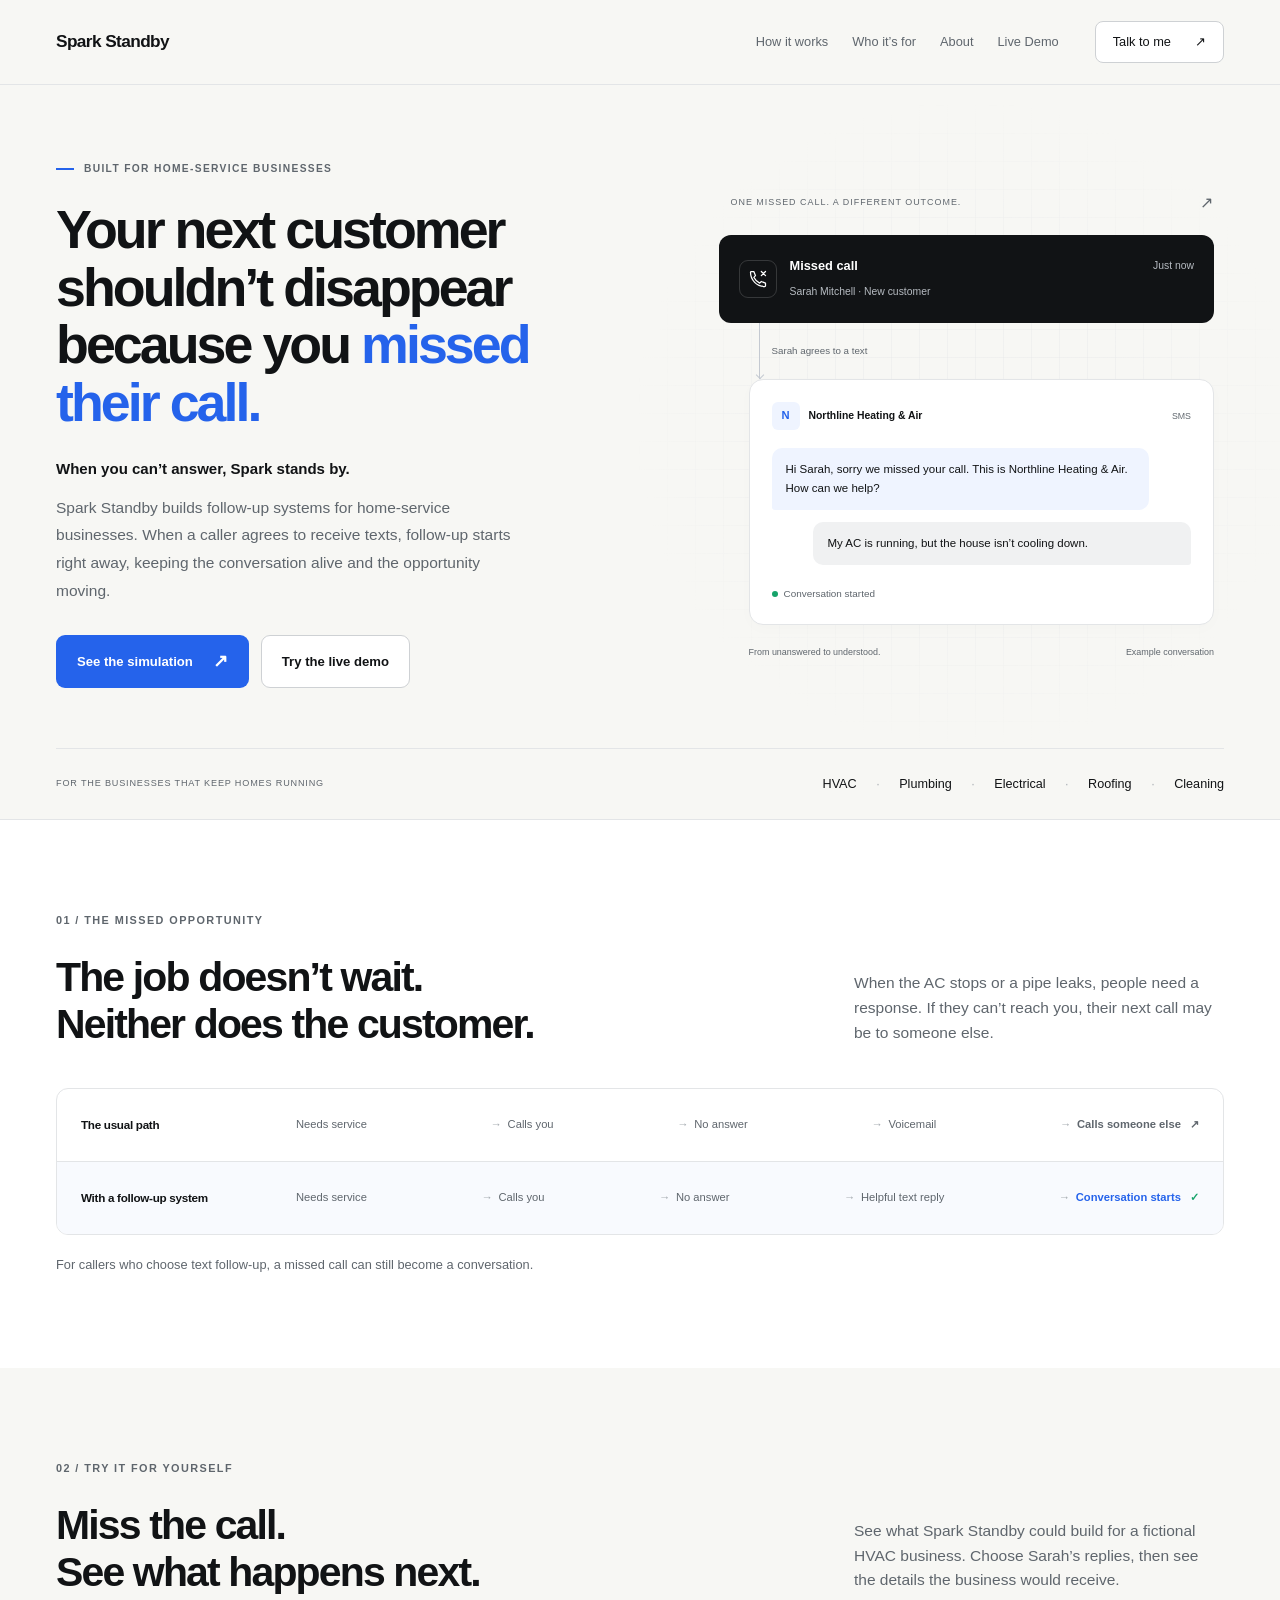
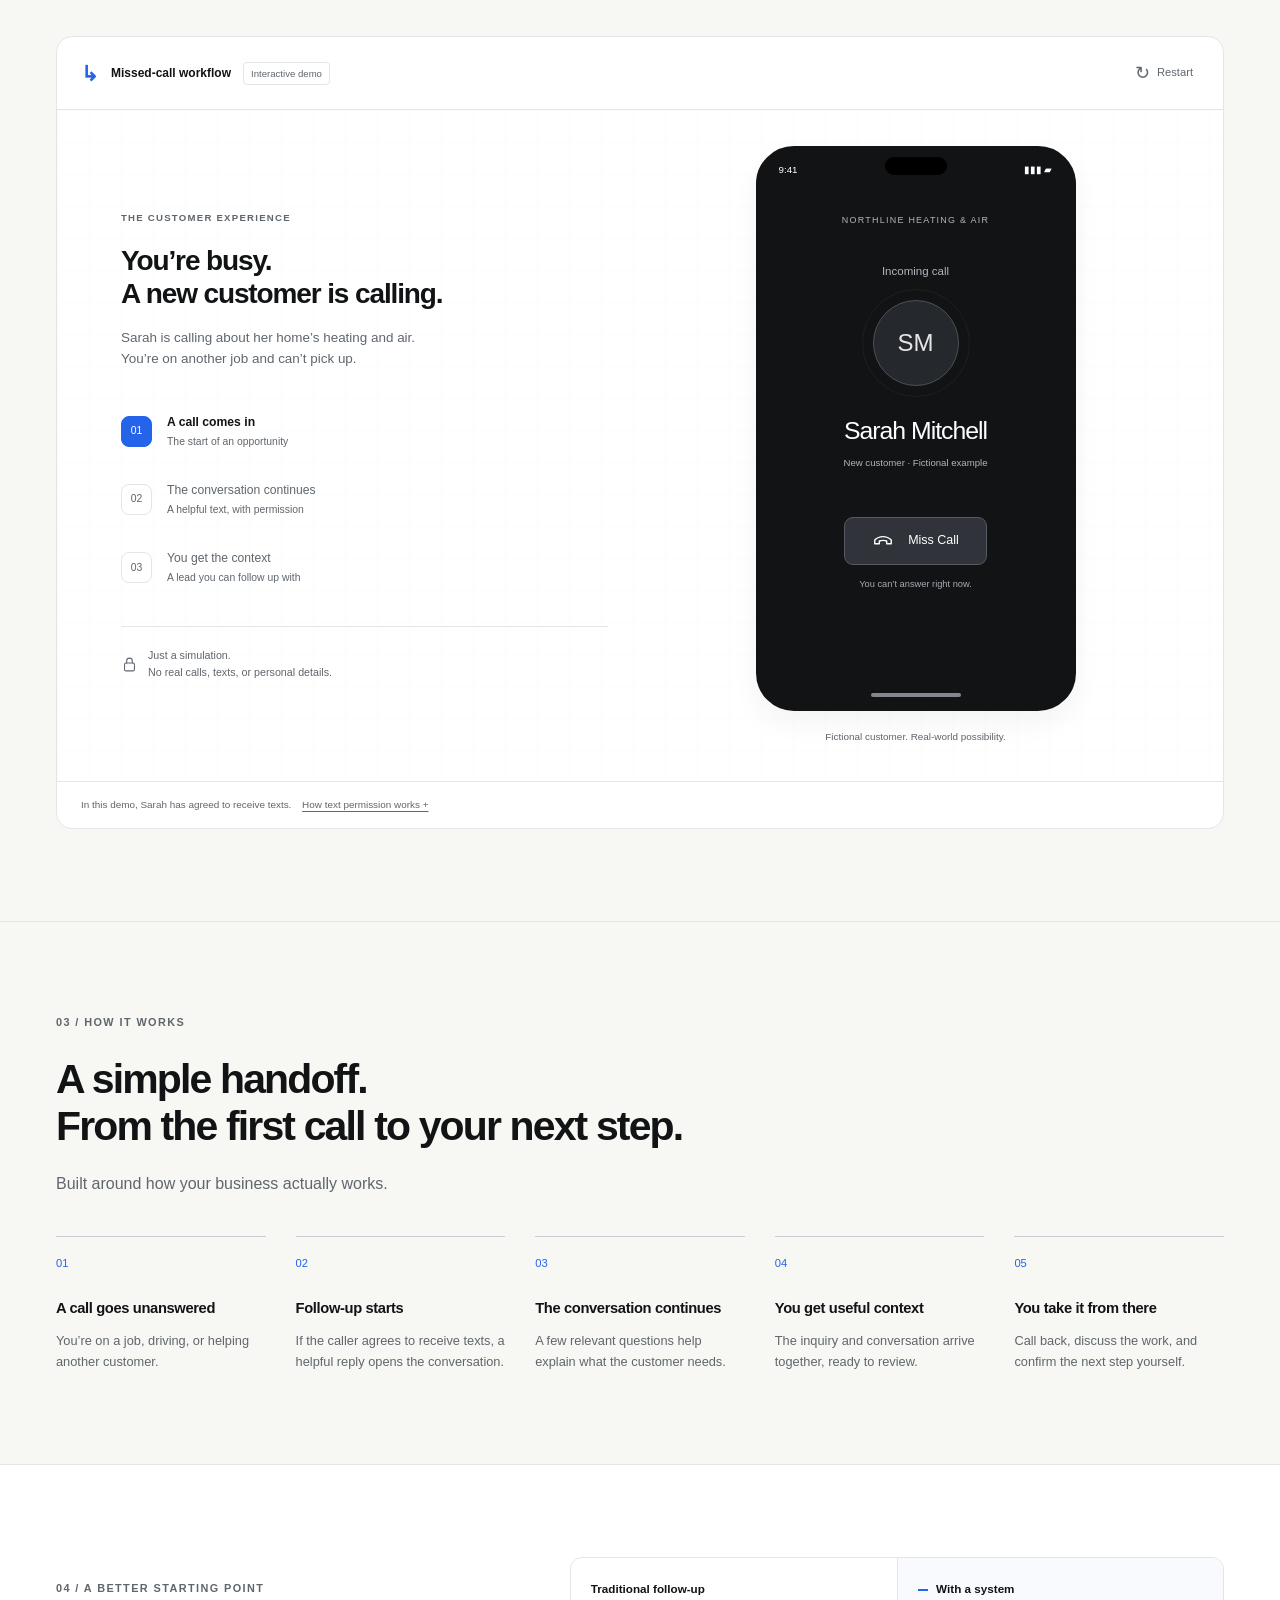
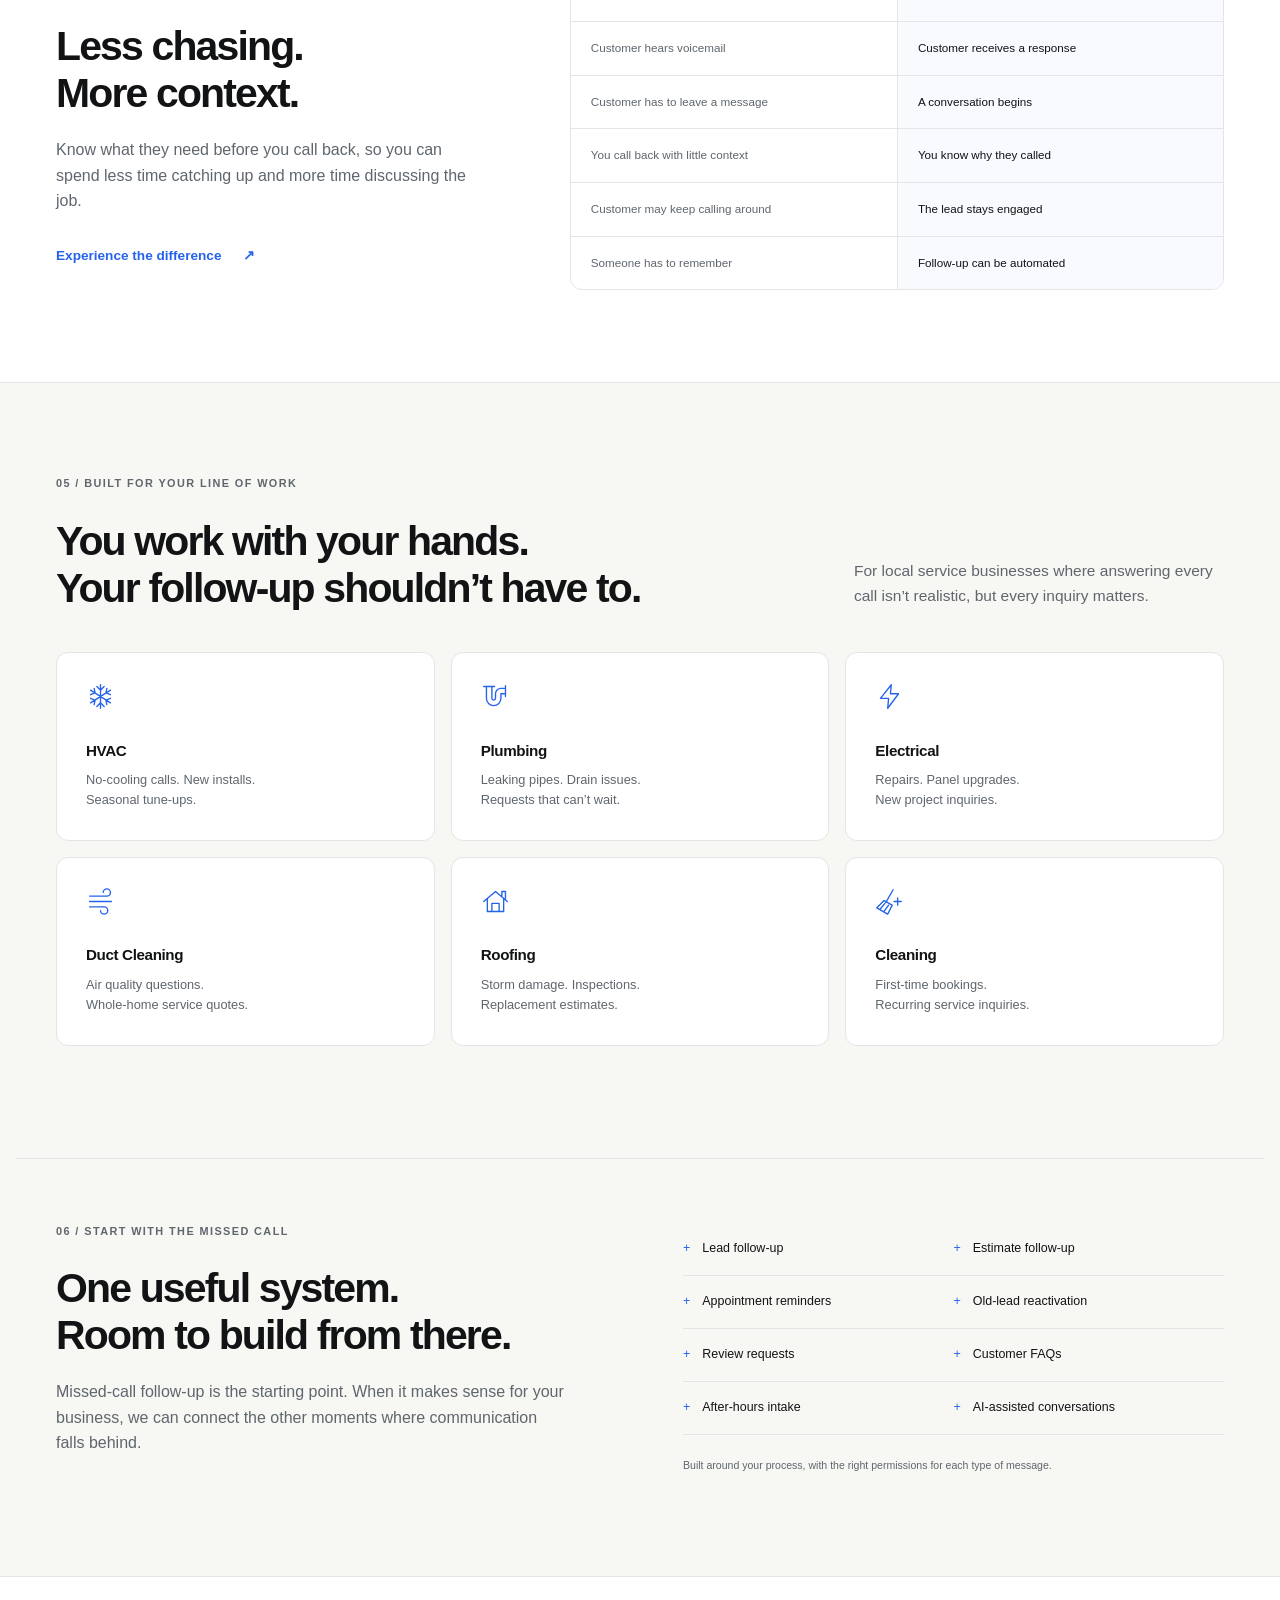
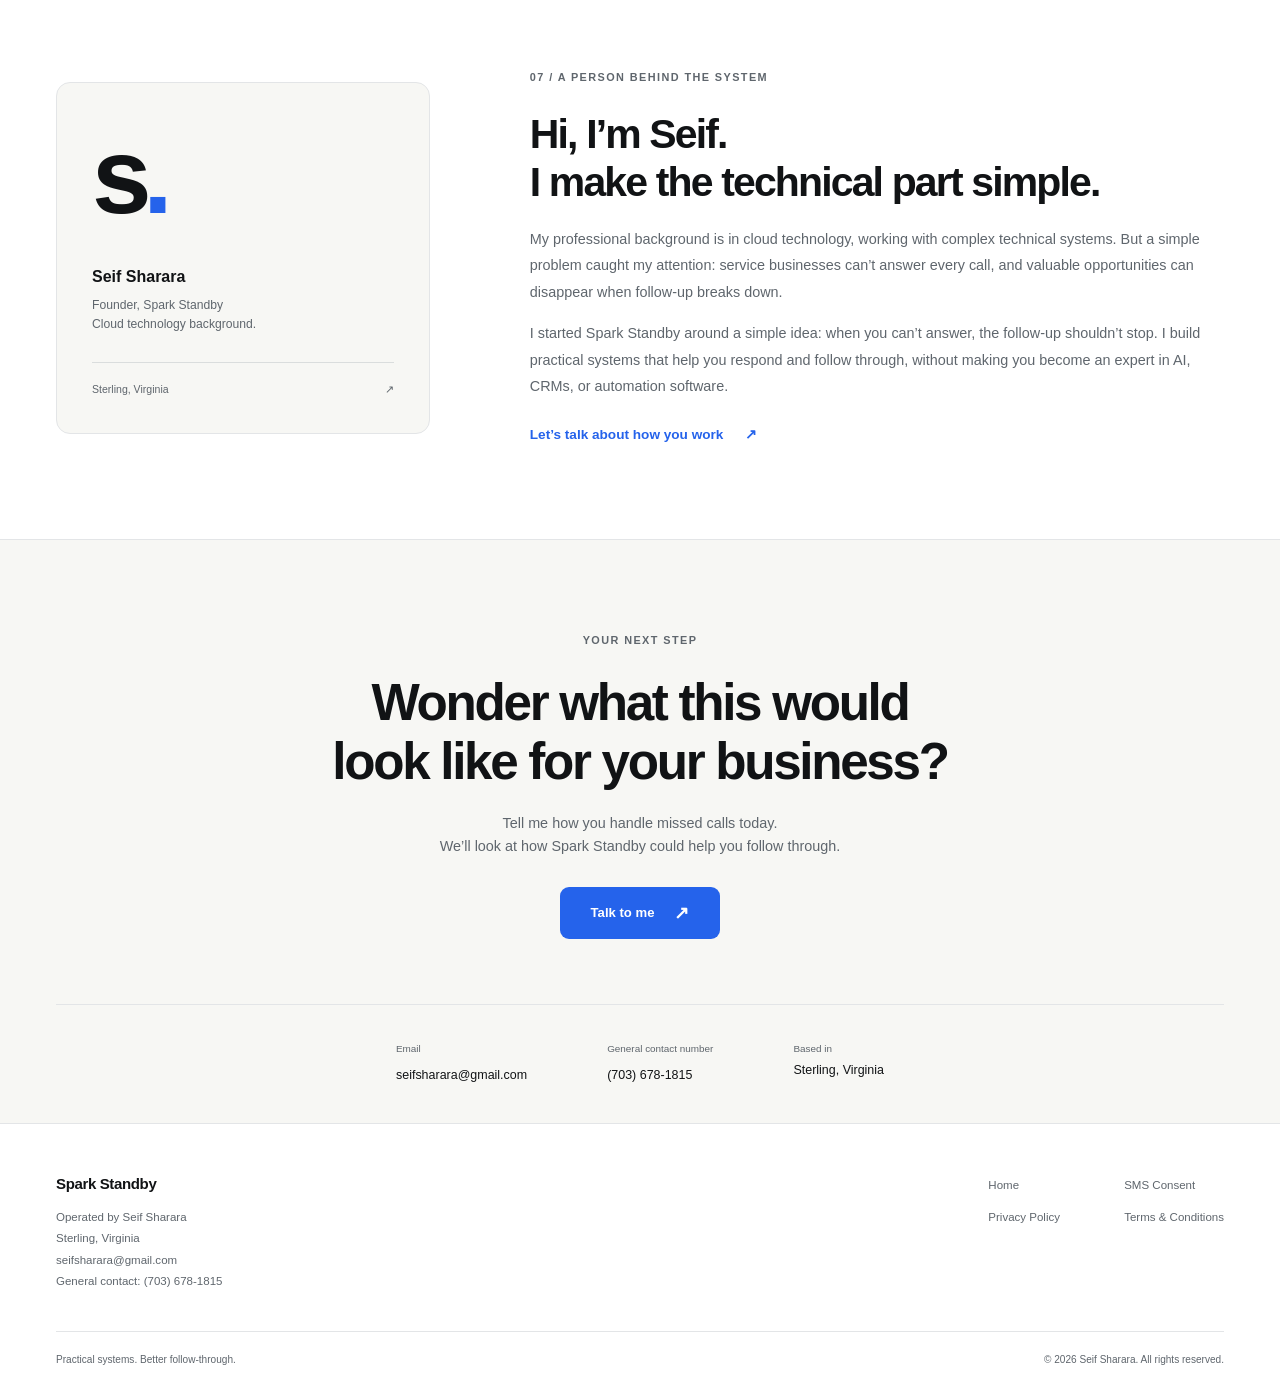
==== index.html @ 437b5805 "Build Spark Standby site and demo experience" ====
<!DOCTYPE html>
<html lang="en">
<head>
  <meta charset="UTF-8">
  <meta name="viewport" content="width=device-width, initial-scale=1.0">
  <title>Spark Standby | Missed-Call Follow-Up for Home-Service Businesses</title>
  <meta name="description" content="Spark Standby builds practical follow-up systems that help home-service businesses respond to missed callers, capture useful context, and keep opportunities moving.">
  <link rel="canonical" href="/">

  <!-- Open Graph -->
  <meta property="og:type" content="website">
  <meta property="og:site_name" content="Spark Standby">
  <meta property="og:title" content="Spark Standby | Missed-Call Follow-Up for Home-Service Businesses">
  <meta property="og:description" content="When you can’t answer, Spark stands by. Practical missed-call follow-up systems for home-service businesses.">
  <meta property="og:url" content="/">
  <meta property="og:image" content="/images/og-image.png">

  <!-- Existing brand and sharing assets -->
  <link rel="icon" type="image/png" href="/images/favicon.png">

  <link rel="stylesheet" href="/css/styles.css">
  <script src="/js/config.js" defer></script>
  <script src="/js/demo.js" defer></script>
</head>
<body class="home">
  <a class="skip-link" href="#main">Skip to content</a>
  <div id="site-header"></div>
  <main id="main">
    <section class="hero" aria-labelledby="hero-title">
      <div class="container hero-layout">
        <div class="hero-copy">
          <p class="eyebrow"><span class="small-line"></span> Built for home-service businesses</p>
          <h1 id="hero-title">Your next customer shouldn’t disappear because you <span>missed their call.</span></h1>
          <p class="hero-tagline">When you can’t answer, Spark stands by.</p>
          <p class="lead">Spark Standby builds follow-up systems for home-service businesses. When a caller agrees to receive texts, follow-up starts right away, keeping the conversation alive and the opportunity moving.</p>
          <div class="cta-row">
            <a class="btn btn-primary" href="#demo">See the simulation <span aria-hidden="true">↗</span></a>
            <a class="btn btn-secondary" href="/demo/">Try the live demo</a>
          </div>
        </div>
        <div class="hero-visual" aria-label="Example: a missed call from Sarah becomes a text conversation after Sarah agrees to receive a text">
          <div class="visual-topline"><span>ONE MISSED CALL. A DIFFERENT OUTCOME.</span><span aria-hidden="true">↗</span></div>
          <div class="call-preview">
            <div class="line-icon"><svg viewBox="0 0 24 24" aria-hidden="true"><path d="M7 3H4a1 1 0 0 0-1 1c0 9.4 7.6 17 17 17a1 1 0 0 0 1-1v-3l-5-2-2 2a15 15 0 0 1-7-7l2-2-2-5Z"/><path d="m16 3 5 5m0-5-5 5"/></svg></div>
            <div><strong>Missed call</strong><span>Sarah Mitchell · New customer</span></div><time>Just now</time>
          </div>
          <div class="connection"><span></span><p>Sarah agrees to a text</p></div>
          <div class="text-preview">
            <div class="preview-heading"><span class="business-icon" aria-hidden="true">N</span><strong>Northline Heating &amp; Air</strong><span>SMS</span></div>
            <div class="message automated">Hi Sarah, sorry we missed your call. This is Northline Heating &amp; Air. How can we help?</div>
            <div class="message customer">My AC is running, but the house isn’t cooling down.</div>
            <div class="preview-status"><span class="success-dot"></span> Conversation started</div>
          </div>
          <div class="visual-bottomline"><span>From unanswered to understood.</span><span>Example conversation</span></div>
        </div>
      </div>
      <div class="container"><div class="industry-strip"><span>FOR THE BUSINESSES THAT KEEP HOMES RUNNING</span><p>HVAC <i>·</i> Plumbing <i>·</i> Electrical <i>·</i> Roofing <i>·</i> Cleaning</p></div></div>
    </section>

    <section id="problem" class="section" aria-labelledby="problem-title">
      <div class="container">
        <div class="section-heading split-heading"><div><p class="eyebrow">01 / The missed opportunity</p><h2 id="problem-title">The job doesn’t wait.<br> Neither does the customer.</h2></div><p>When the AC stops or a pipe leaks, people need a response. If they can’t reach you, their next call may be to someone else.</p></div>
        <div class="journey-table">
          <div class="journey-row"><h3>The usual path</h3><ol><li>Needs service</li><li>Calls you</li><li>No answer</li><li>Voicemail</li><li class="journey-end">Calls someone else <span aria-hidden="true">↗</span></li></ol></div>
          <div class="journey-row improved"><h3>With a follow-up system</h3><ol><li>Needs service</li><li>Calls you</li><li>No answer</li><li>Helpful text reply</li><li class="journey-end">Conversation starts <span aria-hidden="true">✓</span></li></ol></div>
        </div>
        <p class="small-note">For callers who choose text follow-up, a missed call can still become a conversation.</p>
      </div>
    </section>

    <section id="demo" class="section demo-section" aria-labelledby="demo-title">
      <div class="container">
        <div class="section-heading split-heading"><div><p class="eyebrow">02 / Try it for yourself</p><h2 id="demo-title">Miss the call.<br> See what happens next.</h2></div><p>See what Spark Standby could build for a fictional HVAC business. Choose Sarah’s replies, then see the details the business would receive.</p></div>
        <div class="demo-workspace" id="demo-workspace">
          <div class="workspace-toolbar"><div><span class="workspace-mark" aria-hidden="true">↳</span><strong>Missed-call workflow</strong><span class="demo-label">Interactive demo</span></div><button class="reset-button" id="demo-reset" type="button"><span aria-hidden="true">↻</span> Restart</button></div>
          <div class="demo-layout">
            <div class="demo-guide">
              <p class="eyebrow" id="demo-perspective">The customer experience</p>
              <h3 id="demo-step-title">You’re busy.<br> A new customer is calling.</h3>
              <p id="demo-instruction">Sarah is calling about her home’s heating and air. You’re on another job and can’t pick up.</p>
              <ol class="demo-steps" aria-label="Demo progress">
                <li class="current" data-step="0" aria-current="step"><span>01</span><div><strong>A call comes in</strong><small>The start of an opportunity</small></div></li>
                <li data-step="1"><span>02</span><div><strong>The conversation continues</strong><small>A helpful text, with permission</small></div></li>
                <li data-step="2"><span>03</span><div><strong>You get the context</strong><small>A lead you can follow up with</small></div></li>
              </ol>
              <div class="demo-assurance"><svg viewBox="0 0 24 24" aria-hidden="true"><rect x="5" y="10" width="14" height="11" rx="2"/><path d="M8 10V7a4 4 0 0 1 8 0v3"/></svg><p>Just a simulation.<br> No real calls, texts, or personal details.</p></div>
            </div>
            <div class="device-stage">
              <div class="phone-shell" id="phone-shell">
                <div class="phone-status"><span>9:41</span><span class="camera" aria-hidden="true"></span><span aria-hidden="true">▮▮▮ ▰</span></div>
                <div class="call-screen" id="call-screen">
                  <p class="call-route">NORTHLINE HEATING &amp; AIR</p>
                  <p class="call-state" id="call-state">Incoming call</p>
                  <div class="caller-avatar" aria-hidden="true">SM</div>
                  <h4>Sarah Mitchell</h4><p class="caller-description">New customer · Fictional example</p>
                  <div class="call-action"><button id="miss-call" class="miss-call" type="button"><svg viewBox="0 0 24 24" aria-hidden="true"><path d="M3 15v-4c5-5 13-5 18 0v4h-5v-3a12 12 0 0 0-8 0v3Z"/></svg><span>Miss Call</span></button><p>You can’t answer right now.</p></div>
                </div>
                <div class="sms-screen" id="sms-screen" hidden>
                  <div class="sms-header"><span class="business-icon" aria-hidden="true">N</span><div><strong>Northline Heating &amp; Air</strong><small>Text conversation · Demo</small></div></div>
                  <div class="messages" id="messages" tabindex="0" role="log" aria-label="Simulated text conversation" aria-live="polite"></div>
                  <div class="reply-area"><p id="reply-label">CHOOSE SARAH’S REPLY</p><div id="reply-choices" class="reply-choices" role="group" aria-labelledby="reply-label"></div></div>
                </div>
                <div class="phone-home" aria-hidden="true"></div>
              </div>
              <p class="device-caption" id="device-caption">Fictional customer. Real-world possibility.</p>
            </div>
            <div class="owner-panel" id="owner-panel" role="region" aria-label="Business lead preview" tabindex="-1" hidden>
              <div class="owner-heading"><span class="success-dot"></span><span>New missed-call lead</span><span class="demo-label">Demo</span></div>
              <div class="lead-person"><div class="lead-avatar">SM</div><div><h4>Sarah Mitchell</h4><p id="lead-service">AC Repair</p></div></div>
              <div class="lead-summary"><span class="eyebrow">Conversation summary</span><p id="lead-summary"></p></div>
              <div class="lead-next"><span>Next step</span><strong id="lead-next-step">Call Sarah to discuss service</strong><p id="lead-next-note">You decide availability and confirm the next step.</p></div>
              <ul class="workflow-statuses" id="workflow-statuses" aria-label="Workflow results">
                <li>Missed call detected</li><li>Customer responded</li><li>Lead captured</li><li>Service need identified</li><li>Conversation logged</li><li>Business notified</li>
              </ul>
              <p class="owner-note">Example notification · No real lead was created.</p>
              <button class="text-button" id="view-conversation" aria-expanded="false" aria-controls="phone-shell" type="button">View the conversation <span aria-hidden="true">↗</span></button>
            </div>
          </div>
          <div class="demo-result" id="demo-result" hidden tabindex="-1"><p>You didn’t answer the phone.<br> <strong>But you didn’t lose the lead.</strong></p><div class="demo-result-actions"><a class="btn btn-primary" href="#contact">Talk through your follow-up <span aria-hidden="true">↗</span></a><button class="text-button" id="demo-replay" type="button">Try another scenario <span aria-hidden="true">↻</span></button></div></div>
          <div class="workspace-footnote">In this demo, Sarah has agreed to receive texts. <details class="demo-consent-details"><summary>How text permission works</summary><p>The separate live demo uses an optional SMS checkbox before you call. Providing a phone number alone is not consent. The live demo is not yet available. <a href="/sms-consent/">See SMS consent details <span aria-hidden="true">↗</span></a></p></details></div>
        </div>
        <p class="sr-only" id="demo-announcement" role="status" aria-live="polite"></p>
        <noscript><p class="fact-panel">Enable JavaScript to try the interactive demo. The workflow: missed call → caller opts in → text conversation → service details shared with the business.</p></noscript>
      </div>
    </section>

    <section id="how-it-works" class="section" aria-labelledby="how-title">
      <div class="container">
        <div class="section-heading"><p class="eyebrow">03 / How it works</p><h2 id="how-title">A simple handoff.<br> From the first call to your next step.</h2><p class="section-intro">Built around how your business actually works.</p></div>
        <ol class="how-steps">
          <li><span class="step-number">01</span><h3>A call goes unanswered</h3><p>You’re on a job, driving, or helping another customer.</p></li>
          <li><span class="step-number">02</span><h3>Follow-up starts</h3><p>If the caller agrees to receive texts, a helpful reply opens the conversation.</p></li>
          <li><span class="step-number">03</span><h3>The conversation continues</h3><p>A few relevant questions help explain what the customer needs.</p></li>
          <li><span class="step-number">04</span><h3>You get useful context</h3><p>The inquiry and conversation arrive together, ready to review.</p></li>
          <li><span class="step-number">05</span><h3>You take it from there</h3><p>Call back, discuss the work, and confirm the next step yourself.</p></li>
        </ol>
      </div>
    </section>

    <section class="section comparison-section" aria-labelledby="comparison-title">
      <div class="container comparison-layout">
        <div><p class="eyebrow">04 / A better starting point</p><h2 id="comparison-title">Less chasing.<br> More context.</h2><p class="section-intro">Know what they need before you call back, so you can spend less time catching up and more time discussing the job.</p><a class="text-link" href="#demo">Experience the difference <span aria-hidden="true">↗</span></a></div>
        <div class="comparison-table" role="table" aria-label="Traditional and automated missed-call handling">
          <div class="comparison-row comparison-head" role="row"><div role="columnheader">Traditional follow-up</div><div role="columnheader"><span class="small-line"></span> With a system</div></div>
          <div class="comparison-row" role="row"><div role="cell">Customer hears voicemail</div><div role="cell">Customer receives a response</div></div>
          <div class="comparison-row" role="row"><div role="cell">Customer has to leave a message</div><div role="cell">A conversation begins</div></div>
          <div class="comparison-row" role="row"><div role="cell">You call back with little context</div><div role="cell">You know why they called</div></div>
          <div class="comparison-row" role="row"><div role="cell">Customer may keep calling around</div><div role="cell">The lead stays engaged</div></div>
          <div class="comparison-row" role="row"><div role="cell">Someone has to remember</div><div role="cell">Follow-up can be automated</div></div>
        </div>
      </div>
    </section>

    <section id="industries" class="section" aria-labelledby="industries-title">
      <div class="container">
        <div class="section-heading split-heading"><div><p class="eyebrow">05 / Built for your line of work</p><h2 id="industries-title">You work with your hands.<br> Your follow-up shouldn’t have to.</h2></div><p>For local service businesses where answering every call isn’t realistic, but every inquiry matters.</p></div>
        <div class="industry-grid">
          <article class="industry-card" data-industry="hvac"><svg viewBox="0 0 32 32" aria-hidden="true"><path d="M16 3v26M5 9l22 14M5 23 27 9M12 5l4 4 4-4M12 27l4-4 4 4M5 14l5-2-1-5M23 25l-1-5 5-2M5 18l5 2-1 5M23 7l-1 5 5 2"/></svg><h3>HVAC</h3><p>No-cooling calls. New installs.<br> Seasonal tune-ups.</p></article>
          <article class="industry-card" data-industry="plumbing"><svg viewBox="0 0 32 32" aria-hidden="true"><path d="M6 5v13a8 8 0 0 0 16 0v-5h5M12 5v13a2 2 0 0 0 4 0v-5a6 6 0 0 1 6-6h5M3 5h12M27 4v12"/></svg><h3>Plumbing</h3><p>Leaking pipes. Drain issues.<br> Requests that can’t wait.</p></article>
          <article class="industry-card" data-industry="electrical"><svg viewBox="0 0 32 32" aria-hidden="true"><path d="m18 3-12 15h9l-1 11 12-16h-9l1-10Z"/></svg><h3>Electrical</h3><p>Repairs. Panel upgrades.<br> New project inquiries.</p></article>
          <article class="industry-card" data-industry="duct-cleaning"><svg viewBox="0 0 32 32" aria-hidden="true"><path d="M4 10h19a4 4 0 1 0-4-4M4 16h24M4 22h16a4 4 0 1 1-4 4"/></svg><h3>Duct Cleaning</h3><p>Air quality questions.<br> Whole-home service quotes.</p></article>
          <article class="industry-card" data-industry="roofing"><svg viewBox="0 0 32 32" aria-hidden="true"><path d="m3 16 13-11 13 11M7 13v14h18V13M12 27v-9h8v9M23 10V5h4v9"/></svg><h3>Roofing</h3><p>Storm damage. Inspections.<br> Replacement estimates.</p></article>
          <article class="industry-card" data-industry="cleaning"><svg viewBox="0 0 32 32" aria-hidden="true"><path d="m20 3-8 14M10 15l9 5-5 10-12-7 8-8ZM6 24l5-6M10 27l5-7M25 12v8M21 16h8"/></svg><h3>Cleaning</h3><p>First-time bookings.<br> Recurring service inquiries.</p></article>
        </div>
      </div>
    </section>

    <section id="services" class="section expansion-section" aria-labelledby="expansion-title">
      <div class="container expansion-layout">
        <div><p class="eyebrow">06 / Start with the missed call</p><h2 id="expansion-title">One useful system.<br> Room to build from there.</h2><p class="section-intro">Missed-call follow-up is the starting point. When it makes sense for your business, we can connect the other moments where communication falls behind.</p></div>
        <div class="expansion-list"><span>Lead follow-up</span><span>Estimate follow-up</span><span>Appointment reminders</span><span>Old-lead reactivation</span><span>Review requests</span><span>Customer FAQs</span><span>After-hours intake</span><span>AI-assisted conversations</span><p>Built around your process, with the right permissions for each type of message.</p></div>
      </div>
    </section>

    <section id="about" class="section" aria-labelledby="about-title">
      <div class="container about-layout">
        <div class="founder-card"><div class="founder-monogram" aria-hidden="true">s<span>.</span></div><div><strong>Seif Sharara</strong><p>Founder, Spark Standby<br> Cloud technology background.</p></div><span class="founder-location">Sterling, Virginia <span aria-hidden="true">↗</span></span></div>
        <div class="about-copy"><p class="eyebrow">07 / A person behind the system</p><h2 id="about-title">Hi, I’m Seif.<br> I make the technical part simple.</h2><p>My professional background is in cloud technology, working with complex technical systems. But a simple problem caught my attention: service businesses can’t answer every call, and valuable opportunities can disappear when follow-up breaks down.</p><p>I started Spark Standby around a simple idea: when you can’t answer, the follow-up shouldn’t stop. I build practical systems that help you respond and follow through, without making you become an expert in AI, CRMs, or automation software.</p><a class="text-link" href="mailto:seifsharara@gmail.com">Let’s talk about how you work <span aria-hidden="true">↗</span></a></div>
      </div>
    </section>

    <section id="contact" class="section contact-section" aria-labelledby="contact-title">
      <div class="container"><div class="contact-heading"><p class="eyebrow">Your next step</p><h2 id="contact-title">Wonder what this would<br> look like for your business?</h2><p>Tell me how you handle missed calls today.<br> We’ll look at how Spark Standby could help you follow through.</p><a class="btn btn-primary" href="mailto:seifsharara@gmail.com?subject=Let%E2%80%99s%20talk%20about%20missed-call%20follow-up">Talk to me <span aria-hidden="true">↗</span></a></div>
        <div class="contact-details"><div><span>Email</span><a href="mailto:seifsharara@gmail.com">seifsharara@gmail.com</a></div><div><span>General contact number</span><a href="tel:+17036781815">(703) 678-1815</a></div><div><span>Based in</span><p>Sterling, Virginia</p></div></div>
      </div>
    </section>
  </main>
  <div id="site-footer"></div>
</body>
</html>
---- css/styles.css ----
/* Shared visual system: warm neutrals, blue actions, semantic green. */
:root {
  --color-bg: #F7F7F4;
  --color-surface: #FFFFFF;
  --color-text: #111315;
  --color-text-muted: #5F666D;
  --color-primary: #2563EB;
  --color-primary-dark: #1D4ED8;
  --color-primary-light: #2563EB;
  --color-accent: #16A36A;
  --color-border: #E3E5E7;
  --color-callout-bg: #EFF4FF;
  --color-callout-border: #D5E1FA;
  --color-ink: #111315;
  --radius: 14px;
  --radius-sm: 9px;
  --max-width: 1248px;
  --font-sans: Inter, -apple-system, BlinkMacSystemFont, "Segoe UI", Helvetica, Arial, sans-serif;
  --ease: cubic-bezier(.2,.7,.2,1);
}
* { box-sizing: border-box; }
html { scroll-behavior: smooth; scroll-padding-top: 100px; }
body { margin: 0; font-family: var(--font-sans); color: var(--color-text); background: var(--color-bg); line-height: 1.6; -webkit-font-smoothing: antialiased; }
button, input { font: inherit; }
button, a { -webkit-tap-highlight-color: transparent; }
button { cursor: pointer; }
button:disabled { cursor: default; }
img { max-width: 100%; display: block; }
svg { fill: none; stroke: currentColor; stroke-width: 1.5; stroke-linecap: round; stroke-linejoin: round; }
a { color: var(--color-primary); text-underline-offset: 4px; }
a:hover { color: var(--color-primary-dark); }
:focus-visible { outline: 3px solid var(--color-primary); outline-offset: 5px; }
[hidden] { display: none !important; }
::selection { background: #DCE7FF; color: var(--color-text); }
.container { width: 100%; max-width: var(--max-width); margin-inline: auto; padding-inline: 40px; }
h1, h2, h3, h4, p { margin-top: 0; }
h1, h2, h3, h4 { text-wrap: balance; }
h2 { font-size: clamp(2rem, 3.2vw, 2.8rem); line-height: 1.15; letter-spacing: -.045em; font-weight: 600; margin-bottom: 20px; }
h3 { font-size: 1.15rem; line-height: 1.4; letter-spacing: -.025em; font-weight: 600; }
section { padding: 80px 0; }
.section { padding: 92px 0; }
.eyebrow, .section-tag { color: var(--color-text-muted); text-transform: uppercase; font-size: .68rem; font-weight: 600; letter-spacing: .13em; line-height: 1.6; margin-bottom: 25px; display: flex; align-items: center; gap: 10px; }
.small-line { width: 18px; height: 2px; background: var(--color-primary); display: inline-block; flex-shrink: 0; }
.section-heading { margin-bottom: 40px; }
.split-heading { display: grid; grid-template-columns: 1.3fr 1fr; align-items: end; gap: 80px; }
.split-heading h2 { margin: 0; }
.split-heading > p { color: var(--color-text-muted); max-width: 370px; margin: 0 0 3px auto; font-size: .97rem; }
.section-intro { color: var(--color-text-muted); max-width: 510px; margin-bottom: 28px; }
.small-note { font-size: .8rem; color: var(--color-text-muted); margin: 20px 0 0; }
.skip-link { position: fixed; top: -100px; left: 20px; background: white; padding: 12px 20px; z-index: 100; }
.skip-link:focus { top: 12px; }
.sr-only { position: absolute; width: 1px; height: 1px; padding: 0; margin: -1px; overflow: hidden; clip-path: inset(50%); white-space: nowrap; border: 0; }
/* Navigation */
#site-header { position: sticky; top: 0; background: var(--color-bg); border-bottom: 1px solid var(--color-border); z-index: 50; }
.nav-wrap { max-width: var(--max-width); margin: auto; min-height: 84px; padding: 16px 40px; display: flex; align-items: center; justify-content: space-between; position: relative; }
.brand { display: inline-block; color: var(--color-text); font-weight: 650; font-size: 1.08rem; letter-spacing: -.035em; text-decoration: none; }
.primary-nav { display: flex; align-items: center; gap: 24px; }
.primary-nav a { color: var(--color-text-muted); font-size: .8rem; text-decoration: none; padding: 8px 0; }
.primary-nav a:hover { color: var(--color-primary); }
.primary-nav .nav-cta { display: flex; gap: 24px; align-items: center; margin-left: 12px; border: 1px solid #CED1D4; padding: 10px 17px; border-radius: 8px; color: var(--color-text); background: var(--color-surface); }
.nav-cta:hover { border-color: var(--color-primary); }
.nav-toggle { display: none; width: 44px; height: 44px; background: transparent; border: 1px solid var(--color-border); border-radius: 8px; align-items: center; justify-content: center; flex-direction: column; gap: 5px; }
.nav-toggle span { width: 18px; height: 2px; background: var(--color-text); }
/* Actions */
.cta-row { display: flex; flex-wrap: wrap; gap: 12px; }
.btn { display: inline-flex; align-items: center; justify-content: center; gap: 20px; min-height: 49px; padding: 12px 20px; border: 1px solid transparent; border-radius: var(--radius-sm); font-size: .82rem; font-weight: 600; text-decoration: none; transition: background .18s, border-color .18s; line-height: 1.5; }
.btn span { font-size: 1.1rem; }
.btn-primary { color: white; background: var(--color-primary); }
.btn-primary:hover { color: white; background: var(--color-primary-dark); }
.btn-secondary { background: white; color: var(--color-text); border-color: #CED1D4; }
.btn-secondary:hover { color: var(--color-text); border-color: var(--color-text-muted); background: var(--color-bg); }
.text-link, .text-button { display: inline-flex; align-items: center; gap: 22px; font-size: .85rem; font-weight: 600; text-decoration: none; }
.text-button { border: 0; background: none; color: var(--color-primary); padding: 12px 0; min-height: 44px; }
/* Hero */
.hero { padding: 76px 0 0; overflow: clip; }
.hero-layout { display: grid; grid-template-columns: 1.13fr 1fr; gap: 70px; align-items: center; }
.hero .eyebrow { margin-bottom: 24px; font-size: .64rem; }
.hero h1 { max-width: 620px; font-size: clamp(2.5rem, 4.2vw, 3.8rem); line-height: 1.07; letter-spacing: -.055em; font-weight: 600; margin-bottom: 26px; text-wrap: initial; }
.hero h1 span { color: var(--color-primary); }
.hero .lead { color: var(--color-text-muted); max-width: 480px; font-size: .97rem; line-height: 1.8; margin-bottom: 30px; }
.hero-tagline { font-size: .94rem; font-weight: 550; margin: 0 0 12px; }
.hero-visual { padding: 30px 10px 24px; position: relative; }
.hero-visual::before { content: ""; position: absolute; inset: -60px -70px; z-index: -1; background-image: linear-gradient(#E3E5E750 1px, transparent 1px), linear-gradient(90deg, #E3E5E750 1px, transparent 1px); background-size: 28px 28px; mask-image: radial-gradient(ellipse, black 35%, transparent 72%); }
.visual-topline { display: flex; justify-content: space-between; color: var(--color-text-muted); font-size: .56rem; letter-spacing: .11em; margin: 0 0 24px 12px; }
.visual-topline > span:last-child { font-size: 1rem; line-height: 1; }
.call-preview { display: flex; gap: 13px; align-items: center; padding: 21px 20px; background: var(--color-text); color: white; border-radius: 12px; }
.line-icon { width: 38px; height: 38px; border: 1px solid #FFFFFF28; border-radius: 9px; display: grid; place-items: center; }
.line-icon svg { width: 20px; height: 20px; }
.call-preview strong { display: block; font-size: .8rem; font-weight: 550; }
.call-preview div > span, .call-preview time { font-size: .65rem; color: #B6BBC1; }
.call-preview time { margin-left: auto; align-self: start; padding-top: 2px; white-space: nowrap; }
.connection { height: 56px; padding-left: 40px; display: flex; gap: 12px; align-items: center; }
.connection > span { width: 1px; height: 100%; background: #C4C9D1; position: relative; }
.connection > span::after { position: absolute; content: ""; width: 5px; height: 5px; border-right: 1px solid #C4C9D1; border-bottom: 1px solid #C4C9D1; transform: rotate(45deg); bottom: 1px; left: -2px; }
.connection p { color: var(--color-text-muted); font-size: .61rem; margin: 0; }
.text-preview { margin-left: 30px; padding: 22px; border: 1px solid var(--color-border); border-radius: 14px; background: white; box-shadow: 0 4px 16px #11131504; }
.preview-heading { display: flex; align-items: center; gap: 9px; padding-bottom: 18px; }
.preview-heading strong { font-size: .65rem; font-weight: 600; }
.preview-heading > span:last-child { margin-left: auto; font-size: .55rem; color: var(--color-text-muted); }
.business-icon { background: var(--color-callout-bg); color: var(--color-primary); display: grid; place-items: center; font-size: .7rem; width: 28px; height: 28px; border-radius: 6px; font-weight: 700; flex-shrink: 0; }
.message { font-size: .75rem; line-height: 1.65; padding: 12px 14px; border-radius: 10px; max-width: 90%; margin-bottom: 12px; }
.automated { background: var(--color-callout-bg); border-bottom-left-radius: 3px; }
.customer { background: #F0F1F2; margin-left: auto; border-bottom-right-radius: 3px; }
.text-preview .message { font-size: .72rem; }
.preview-status { font-size: .62rem; display: flex; align-items: center; gap: 6px; margin-top: 21px; color: var(--color-text-muted); }
.success-dot { width: 6px; height: 6px; display: inline-block; border-radius: 50%; background: var(--color-accent); flex-shrink: 0; }
.visual-bottomline { display: flex; justify-content: space-between; margin: 20px 0 0 30px; font-size: .56rem; color: var(--color-text-muted); }
.industry-strip { border-top: 1px solid var(--color-border); margin-top: 60px; padding: 25px 0; display: flex; justify-content: space-between; align-items: center; gap: 24px; }
.industry-strip > span { font-size: .57rem; letter-spacing: .09em; color: var(--color-text-muted); }
.industry-strip p { font-size: .79rem; font-weight: 500; margin: 0; }
.industry-strip i { color: #ADB2B6; font-style: normal; margin: 0 16px; }
/* The problem */
#problem { border-top: 1px solid var(--color-border); background: white; }
.journey-table { border: 1px solid var(--color-border); border-radius: 12px; overflow: hidden; }
.journey-row { display: grid; grid-template-columns: 195px 1fr; align-items: center; padding: 27px 24px; gap: 20px; }
.journey-row + .journey-row { border-top: 1px solid var(--color-border); }
.journey-row h3 { font-size: .73rem; margin: 0; }
.journey-row ol { display: flex; align-items: center; justify-content: space-between; gap: 18px; list-style: none; margin: 0; padding: 0; }
.journey-row li { position: relative; color: var(--color-text-muted); font-size: .7rem; }
.journey-row li + li::before { content: "→"; color: #A2A8AD; position: absolute; left: -17px; }
.journey-row .journey-end { font-weight: 600; }
.journey-end span { margin-left: 6px; }
.journey-row.improved { background: #F8FAFE; }
.improved .journey-end { color: var(--color-primary); }
.improved .journey-end span { color: var(--color-accent); }
/* Interactive product demo */
.demo-workspace { background: white; border: 1px solid var(--color-border); border-radius: 16px; overflow: hidden; }
.workspace-toolbar { display: flex; align-items: center; justify-content: space-between; gap: 12px; padding: 14px 24px; border-bottom: 1px solid var(--color-border); }
.workspace-toolbar > div { display: flex; align-items: center; gap: 12px; }
.workspace-toolbar strong { font-size: .75rem; font-weight: 600; }
.workspace-mark { color: var(--color-primary); font-size: 1.3rem; font-weight: 600; }
.demo-label { color: var(--color-text-muted); font-size: .6rem; border: 1px solid var(--color-border); padding: 3px 7px; border-radius: 4px; font-weight: 400; }
.reset-button { border: 0; background: none; font-size: .7rem; color: var(--color-text-muted); min-height: 44px; padding: 6px; display: flex; gap: 7px; align-items: center; }
.reset-button:hover { color: var(--color-primary); }
.reset-button > span { font-size: 1.1rem; }
.demo-layout { display: grid; grid-template-columns: 1fr 1fr; min-height: 660px; padding: 36px 64px; gap: 64px; align-items: center; background-image: linear-gradient(#E3E5E71A 1px, transparent 1px), linear-gradient(90deg, #E3E5E71A 1px, transparent 1px); background-size: 32px 32px; }
.demo-guide .eyebrow { font-size: .6rem; margin-bottom: 18px; }
.demo-guide h3 { font-size: 1.75rem; letter-spacing: -.04em; line-height: 1.2; margin-bottom: 16px; }
.demo-guide > p:not(.eyebrow) { color: var(--color-text-muted); font-size: .84rem; max-width: 320px; }
.demo-steps { list-style: none; padding: 0; margin: 28px 0 24px; }
.demo-steps li { display: flex; align-items: center; gap: 15px; padding: 15px 0; position: relative; }
.demo-steps li > span { display: grid; place-items: center; width: 31px; height: 31px; border: 1px solid var(--color-border); border-radius: 8px; color: var(--color-text-muted); font-size: .65rem; background: white; flex-shrink: 0; }
.demo-steps strong { display: block; color: var(--color-text-muted); font-weight: 500; font-size: .76rem; }
.demo-steps small { display: block; color: var(--color-text-muted); font-size: .65rem; margin-top: 2px; }
.demo-steps .current > span { border-color: var(--color-primary); color: white; background: var(--color-primary); }
.demo-steps .current strong { color: var(--color-text); font-weight: 600; }
.demo-steps .complete > span { border-color: #C2E6D7; color: #137B52; background: #F0FAF5; }
.demo-assurance { display: flex; gap: 10px; align-items: center; border-top: 1px solid var(--color-border); padding-top: 20px; }
.demo-assurance svg { width: 17px; height: 17px; color: var(--color-text-muted); flex-shrink: 0; }
.demo-assurance p { margin: 0; color: var(--color-text-muted); font-size: .67rem; }
.device-stage { min-width: 0; }
.phone-shell { width: 320px; max-width: 100%; margin: 0 auto; background: var(--color-text); border: 7px solid var(--color-text); border-radius: 38px; height: 565px; overflow: hidden; color: white; position: relative; box-shadow: 0 12px 28px #1113150C; }
.phone-status { position: relative; height: 34px; display: flex; align-items: center; justify-content: space-between; padding: 0 16px; font-size: .61rem; background: var(--color-text); color: white; }
.camera { position: absolute; width: 62px; height: 18px; background: #000; border-radius: 12px; left: calc(50% - 31px); top: 4px; }
.call-screen { text-align: center; padding: 26px 16px 0; }
.call-route { font-size: .56rem; letter-spacing: .14em; color: #B1B6BD; margin-bottom: 34px; }
.call-state { font-size: .72rem; color: #B1B6BD; margin-bottom: 20px; }
.caller-avatar { height: 86px; width: 86px; display: grid; place-items: center; margin: 0 auto 25px; border: 1px solid #4D5156; outline: 1px solid #FFFFFF0D; outline-offset: 10px; border-radius: 50%; color: #E4E5E7; background: #25282D; font-size: 1.5rem; font-weight: 400; animation: call-pulse 2.5s ease-in-out 2; }
.call-screen h4 { font-size: 1.55rem; letter-spacing: -.04em; font-weight: 450; margin-bottom: 4px; }
.caller-description { font-size: .6rem; color: #B1B6BD; }
.call-action { margin-top: 47px; }
.miss-call { display: inline-flex; align-items: center; gap: 14px; background: #30343A; color: white; border: 1px solid #555A62; padding: 12px 27px; border-radius: 9px; font-size: .78rem; }
.miss-call:hover { background: #414751; border-color: #969DA7; }
.miss-call svg { width: 22px; height: 22px; }
.call-action p { color: #A6ADB5; font-size: .58rem; margin-top: 12px; }
.phone-home { position: absolute; bottom: 7px; left: calc(50% - 45px); width: 90px; height: 4px; border-radius: 8px; background: #84888E; }
.device-caption { font-size: .62rem; color: var(--color-text-muted); text-align: center; margin: 18px 0 0; }
.phone-shell.is-messaging { background: white; }
.sms-screen { display: flex; flex-direction: column; height: calc(100% - 34px); padding-bottom: 20px; color: var(--color-text); background: white; }
.sms-header { display: flex; align-items: center; gap: 10px; padding: 14px 13px; border-bottom: 1px solid var(--color-border); }
.sms-header strong { font-size: .64rem; font-weight: 600; display: block; }
.sms-header small { display: block; font-size: .55rem; color: var(--color-text-muted); }
.messages { min-height: 0; flex: 1; overflow-y: auto; overscroll-behavior: contain; padding: 14px 12px 0; scrollbar-width: thin; }
.messages .message { font-size: .7rem; padding: 9px 11px; animation: message-in .3s var(--ease); }
.message-meta { color: var(--color-text-muted); text-align: center; font-size: .56rem; margin: 0 0 12px; }
.reply-area { min-height: 112px; flex-shrink: 0; padding: 10px 12px 6px; border-top: 1px solid var(--color-border); background: white; }
.reply-area > p { font-size: .51rem; color: var(--color-text-muted); letter-spacing: .08em; margin-bottom: 7px; }
.reply-choices { display: flex; flex-wrap: wrap; gap: 6px; }
.reply-choices button { min-height: 40px; border: 1px solid #CFDAF3; background: white; color: var(--color-primary-dark); text-align: left; border-radius: 7px; font-size: .68rem; padding: 8px 10px; flex-grow: 1; line-height: 1.4; }
.reply-choices button:hover { background: var(--color-callout-bg); border-color: var(--color-primary); }
.reply-choices button:focus-visible { outline-offset: 1px; outline-width: 2px; }
.typing-indicator { display: flex; gap: 4px; width: 47px; }
.typing-indicator span { width: 4px; height: 4px; border-radius: 50%; background: #8994A9; animation: typing 1s infinite; }
.typing-indicator span:nth-child(2) { animation-delay: .15s; }
.typing-indicator span:nth-child(3) { animation-delay: .3s; }
.workspace-footnote { padding: 14px 24px; border-top: 1px solid var(--color-border); color: var(--color-text-muted); font-size: .62rem; line-height: 1.8; }
.workspace-footnote a { white-space: nowrap; margin-left: 5px; }
.owner-panel { border: 1px solid var(--color-border); border-radius: 12px; background: white; overflow: hidden; animation: message-in .36s var(--ease); }
.owner-heading { display: flex; align-items: center; gap: 7px; background: #F8FAF9; border-bottom: 1px solid var(--color-border); padding: 16px 20px; font-size: .68rem; font-weight: 600; }
.owner-heading .demo-label { margin-left: auto; }
.lead-person { display: flex; align-items: center; gap: 13px; padding: 25px 22px 20px; }
.lead-avatar { width: 44px; height: 44px; background: var(--color-bg); border: 1px solid var(--color-border); border-radius: 10px; display: grid; place-items: center; font-size: .8rem; }
.lead-person h4 { font-size: 1.3rem; letter-spacing: -.035em; font-weight: 600; margin: 0; }
.lead-person p { color: var(--color-text-muted); font-size: .71rem; margin: 0; }
.lead-summary { padding: 0 22px; }
.lead-summary .eyebrow { font-size: .54rem; margin-bottom: 8px; }
.lead-summary p { font-size: .78rem; }
.lead-next { margin: 20px 22px; padding: 14px; border: 1px solid var(--color-border); border-radius: 8px; background: var(--color-bg); }
.lead-next span, .lead-next strong { display: block; font-size: .65rem; }
.lead-next span { color: var(--color-text-muted); font-size: .58rem; margin-bottom: 3px; }
.lead-next p { color: var(--color-text-muted); font-size: .6rem; margin: 4px 0 0; }
.workflow-statuses { list-style: none; padding: 0 22px; margin-bottom: 20px; display: grid; grid-template-columns: 1fr 1fr; gap: 12px; }
.workflow-statuses li { font-size: .61rem; color: var(--color-text-muted); display: flex; align-items: center; gap: 7px; }
.workflow-statuses li::before { content: ""; width: 14px; height: 14px; border: 1px solid var(--color-border); border-radius: 50%; flex-shrink: 0; text-align: center; line-height: 14px; font-size: .56rem; }
.workflow-statuses li.done::before { content: "✓"; background: var(--color-accent); color: white; border-color: var(--color-accent); }
.owner-note { color: var(--color-text-muted); padding: 0 22px; margin-bottom: 5px; font-size: .56rem; }
.owner-panel > .text-button { margin: 0 22px 14px; font-size: .66rem; }
.demo-result { border-top: 1px solid var(--color-border); display: flex; align-items: center; justify-content: space-between; gap: 20px; padding: 30px 40px; background: #F8FAFE; animation: message-in .36s var(--ease); }
.demo-result p { margin: 0; font-size: 1.35rem; line-height: 1.4; letter-spacing: -.025em; }
.demo-result strong { color: var(--color-primary); font-weight: 600; }
.demo-workspace.is-complete .demo-layout { grid-template-columns: .9fr 1.1fr; }
.demo-workspace.show-conversation .demo-guide { grid-column: 1 / -1; }
.demo-workspace.show-conversation .demo-guide .demo-steps, .demo-workspace.show-conversation .demo-assurance { display: none; }
/* Small transitions keep the customer-to-business handoff legible. */
.call-screen, .device-stage { opacity: 1; transform: translateY(0); transition: opacity 180ms ease, transform 180ms var(--ease); }
.call-screen.is-leaving, .device-stage.is-leaving { opacity: 0; transform: translateY(-6px); pointer-events: none; }
.phone-shell.is-missed .caller-avatar { animation: none; outline-color: transparent; }
.sms-screen { animation: message-in 280ms var(--ease); }
.demo-steps li > span { transition: background 180ms, color 180ms, border-color 180ms; }
.reply-choices button { transition: background 150ms, border-color 150ms; }
.reply-choices .reveal-button { background: var(--color-primary); border-color: var(--color-primary); color: white; text-align: center; }
.reply-choices .reveal-button:hover { background: var(--color-primary-dark); color: white; }
.workflow-statuses li.done { color: var(--color-text); }
.workflow-statuses li.done::before { animation: status-settle 220ms var(--ease); }
.owner-panel { scroll-margin-top: 100px; }
.owner-panel:focus:not(:focus-visible) { outline: none; }
.demo-result-actions { display: flex; flex-direction: column; align-items: flex-start; gap: 3px; }
.demo-result-actions .text-button { font-size: .7rem; min-height: 36px; padding-block: 6px; }
.demo-consent-details { display: inline; margin-left: 8px; }
.demo-consent-details summary { display: inline; white-space: nowrap; color: var(--color-text-muted); text-decoration: underline; text-underline-offset: 3px; cursor: pointer; }
.demo-consent-details summary::after { content: " +"; text-decoration: none; }
.demo-consent-details[open] summary::after { content: " −"; }
.demo-consent-details p { margin: 10px 0 0; max-width: 760px; }
@keyframes status-settle { from { transform: scale(.8); } to { transform: scale(1); } }

/* Process, comparison and industries */
#how-it-works { border-top: 1px solid var(--color-border); }
.how-steps { display: grid; grid-template-columns: repeat(5, 1fr); gap: 30px; list-style: none; padding: 0; margin: 0; }
.step-number { display: block; color: var(--color-primary); font-size: .7rem; border-top: 1px solid #C9CDD3; padding-top: 18px; margin-bottom: 25px; }
.how-steps h3 { font-size: .92rem; line-height: 1.45; margin-bottom: 12px; text-wrap: initial; }
.how-steps p { font-size: .8rem; color: var(--color-text-muted); margin: 0; }
.comparison-section { background: white; border-block: 1px solid var(--color-border); }
.comparison-layout { display: grid; grid-template-columns: .85fr 1.3fr; gap: 86px; align-items: center; }
.comparison-table { border: 1px solid var(--color-border); border-radius: 12px; overflow: hidden; }
.comparison-row { display: grid; grid-template-columns: 1fr 1fr; }
.comparison-row + .comparison-row { border-top: 1px solid var(--color-border); }
.comparison-row > div { padding: 17px 20px; font-size: .73rem; color: var(--color-text-muted); }
.comparison-row > div + div { background: #F8FAFE; color: var(--color-text); border-left: 1px solid var(--color-border); }
.comparison-head > div { font-weight: 600; color: var(--color-text); padding-block: 22px; }
.comparison-head .small-line { width: 10px; vertical-align: middle; margin-right: 5px; }
.industry-grid { display: grid; grid-template-columns: repeat(3, minmax(0, 1fr)); gap: 16px; }
.industry-card { min-width: 0; border: 1px solid var(--color-border); border-radius: 12px; padding: 29px; background: white; }
.industry-card svg { width: 29px; height: 29px; color: var(--color-primary); margin-bottom: 21px; }
.industry-card h3 { font-size: .95rem; margin-bottom: 9px; }
.industry-card p { font-size: .8rem; color: var(--color-text-muted); margin: 0; }
.expansion-section { padding-top: 20px; }
.expansion-layout { display: grid; grid-template-columns: 1fr 1fr; gap: 86px; border-top: 1px solid var(--color-border); padding-top: 64px; }
.expansion-list { display: grid; grid-template-columns: 1fr 1fr; align-content: start; }
.expansion-list > span { border-bottom: 1px solid var(--color-border); padding: 16px 5px 16px 0; font-size: .78rem; }
.expansion-list > span::before { content: "+"; color: var(--color-primary); padding-right: 12px; }
.expansion-list p { grid-column: 1 / -1; font-size: .66rem; color: var(--color-text-muted); margin: 22px 0 0; }
/* Founder and closing contact */
#about { background: white; border-block: 1px solid var(--color-border); }
.about-layout { display: grid; grid-template-columns: .7fr 1.3fr; gap: 100px; align-items: center; }
.founder-card { border: 1px solid var(--color-border); border-radius: 14px; background: var(--color-bg); padding: 35px; min-height: 345px; display: flex; flex-direction: column; justify-content: space-between; }
.founder-monogram { font-size: 6.7rem; font-weight: 550; line-height: 1; letter-spacing: -.08em; padding: 5px 0 34px; }
.founder-monogram span { color: var(--color-primary); }
.founder-card strong { font-size: 1rem; font-weight: 600; }
.founder-card p { font-size: .76rem; color: var(--color-text-muted); margin: 6px 0 27px; }
.founder-location { display: flex; justify-content: space-between; font-size: .66rem; border-top: 1px solid #DADDDD; padding-top: 18px; color: var(--color-text-muted); }
.about-copy > p:not(.eyebrow) { color: var(--color-text-muted); font-size: .9rem; line-height: 1.85; }
.about-copy .text-link { margin-top: 10px; }
.contact-section { padding-bottom: 0; }
.contact-heading { text-align: center; }
.contact-heading .eyebrow { justify-content: center; }
.contact-heading h2 { font-size: clamp(2.2rem, 4vw, 3.6rem); }
.contact-heading > p:not(.eyebrow) { color: var(--color-text-muted); font-size: .9rem; margin-bottom: 29px; }
.contact-heading .btn { min-width: 160px; }
.contact-details { display: flex; justify-content: center; gap: 80px; padding: 36px 0; margin-top: 65px; border-top: 1px solid var(--color-border); }
.contact-details span { font-size: .62rem; display: block; color: var(--color-text-muted); margin-bottom: 4px; }
.contact-details a, .contact-details p { color: var(--color-text); font-size: .78rem; text-decoration: none; margin: 0; }
.contact-details a:hover { color: var(--color-primary); }
/* Footer remains the common entry point to all compliance documents. */
#site-footer { border-top: 1px solid var(--color-border); padding: 48px 0 24px; background: white; }
.footer-wrap { max-width: var(--max-width); margin: auto; padding-inline: 40px; display: flex; justify-content: space-between; gap: 30px; }
.footer-brand { display: flex; flex-direction: column; gap: 3px; font-size: .72rem; color: var(--color-text-muted); }
.footer-brand strong { font-size: .94rem; color: var(--color-text); margin-bottom: 9px; letter-spacing: -.025em; }
.footer-brand a { color: var(--color-text-muted); text-decoration: none; }
.footer-nav { display: grid; grid-template-columns: 1fr 1fr; gap: 6px 36px; align-content: start; }
.footer-nav a { color: var(--color-text-muted); font-size: .72rem; text-decoration: none; padding: 4px 0; }
.footer-nav a:hover, .footer-brand a:hover { color: var(--color-primary); }
.footer-bottom { max-width: calc(var(--max-width) - 80px); margin: 40px auto 0; border-top: 1px solid var(--color-border); padding-top: 20px; color: var(--color-text-muted); font-size: .63rem; display: flex; justify-content: space-between; gap: 20px; }

/* ============================
   Legal / content pages
   ============================ */
.page-header {
  padding: 72px 0 40px;
  border-bottom: 1px solid var(--color-border);
  position: relative;
  overflow: hidden;
}

.page-header .container {
  position: relative;
  z-index: 1;
}

.page-header h1 {
  font-size: clamp(1.9rem, 4.4vw, 2.8rem);
  margin: 0 0 12px;
  letter-spacing: -0.02em;
  font-weight: 800;
}

.page-header .meta {
  color: var(--color-text-muted);
  font-size: 0.95rem;
}

.prose {
  max-width: 760px;
}

.prose h2 {
  margin-top: 44px;
}

.prose h2:first-child {
  margin-top: 0;
}

.prose p,
.prose li {
  color: var(--color-text);
}

.prose ol,
.prose ul {
  padding-left: 22px;
}

.prose li + li {
  margin-top: 6px;
}

.callout {
  background: var(--color-callout-bg);
  border: 1px solid var(--color-callout-border);
  border-left: 3px solid var(--color-primary);
  border-radius: 8px;
  padding: 22px 24px;
  margin: 20px 0;
  font-family: var(--font-sans);
  font-style: normal;
  font-size: 1.02rem;
  line-height: 1.7;
}

.callout-label {
  display: block;
  font-family: var(--font-sans);
  font-style: normal;
  text-transform: uppercase;
  letter-spacing: 0.06em;
  font-size: 0.72rem;
  font-weight: 700;
  color: var(--color-primary);
  margin-bottom: 10px;
}

.step-list {
  counter-reset: step;
  list-style: none;
  padding-left: 0;
}

.step-list li {
  counter-increment: step;
  position: relative;
  padding-left: 44px;
  margin-bottom: 16px;
}

.step-list li::before {
  content: counter(step);
  position: absolute;
  left: 0;
  top: 0;
  width: 28px;
  height: 28px;
  border-radius: 50%;
  background: var(--color-primary);
  color: #fff;
  font-size: 0.85rem;
  font-weight: 700;
  display: flex;
  align-items: center;
  justify-content: center;
}

.legal-links {
  margin-top: 48px;
  padding-top: 24px;
  border-top: 1px solid var(--color-border);
  display: flex;
  gap: 24px;
  flex-wrap: wrap;
}

.legal-links a {
  font-weight: 600;
  text-decoration: none;
}

/* ============================
   Fact panel (opt-in method summary)
   ============================ */
.fact-panel {
  background: var(--color-callout-bg);
  border: 1px solid var(--color-callout-border);
  border-radius: var(--radius);
  padding: 24px 26px;
  margin: 0 0 32px;
}

.fact-panel p {
  margin: 0;
  font-weight: 600;
  color: var(--color-text);
}

/* ============================
   Status badge (live / pre-launch)
   ============================ */
.status-badge {
  display: inline-flex;
  align-items: center;
  gap: 8px;
  padding: 6px 14px;
  border-radius: 999px;
  font-size: 0.78rem;
  font-weight: 700;
  text-transform: uppercase;
  letter-spacing: 0.05em;
  margin-bottom: 16px;
}

.status-badge::before {
  content: "";
  width: 8px;
  height: 8px;
  border-radius: 50%;
}

.status-badge.is-live {
  background: #e4f4ec;
  color: #1c6b46;
  border: 1px solid #b9e3cd;
}

.status-badge.is-live::before {
  background: var(--color-accent);
}

.status-badge.is-pending {
  background: var(--color-callout-bg);
  color: var(--color-primary);
  border: 1px solid var(--color-callout-border);
}

.status-badge.is-pending::before {
  background: var(--color-primary);
}

/* ============================
   Reviewer verification card
   ============================ */
.verify-card {
  background: var(--color-surface);
  border: 1px solid var(--color-border);
  border-radius: var(--radius);
  padding: 28px;
  margin: 24px 0;
}

.verify-grid {
  display: grid;
  grid-template-columns: repeat(2, 1fr);
  gap: 20px;
  margin: 20px 0 4px;
}

.verify-item .label {
  text-transform: uppercase;
  letter-spacing: 0.06em;
  font-size: 0.75rem;
  color: var(--color-text-muted);
  font-weight: 700;
  margin-bottom: 6px;
}

.verify-item .value {
  font-size: 1.05rem;
  font-weight: 700;
}

.verify-item .value a {
  text-decoration: none;
  color: var(--color-text);
}

.verify-item .value a:hover {
  color: var(--color-primary);
}

/* ============================
   Screenshot evidence
   ============================ */
.evidence-grid {
  display: grid;
  grid-template-columns: repeat(2, 1fr);
  gap: 24px;
}

.evidence-item {
  background: var(--color-surface);
  border: 1px solid var(--color-border);
  border-radius: var(--radius);
  overflow: hidden;
}

.evidence-frame {
  aspect-ratio: 16 / 10;
  background: var(--color-callout-bg);
  display: flex;
  align-items: center;
  justify-content: center;
  overflow: hidden;
}

.evidence-frame img {
  width: 100%;
  height: 100%;
  object-fit: cover;
}

.evidence-item-wide {
  max-width: 100%;
}

.evidence-frame-auto {
  aspect-ratio: auto;
}

.evidence-frame-auto img {
  width: 100%;
  height: auto;
  object-fit: contain;
}

.evidence-placeholder {
  text-align: center;
  color: var(--color-text-muted);
  font-size: 0.9rem;
  padding: 24px;
}

.evidence-placeholder .icon {
  font-size: 1.6rem;
  margin-bottom: 8px;
  display: block;
}

.evidence-caption {
  padding: 16px 20px;
  font-size: 0.92rem;
  color: var(--color-text-muted);
  border-top: 1px solid var(--color-border);
}



/* Responsive layout and motion preferences */
@keyframes call-pulse { 50% { outline-offset: 17px; outline-color: #FFFFFF21; } }
@keyframes message-in { from { opacity: 0; transform: translateY(6px); } to { opacity: 1; transform: translateY(0); } }
@keyframes typing { 50% { opacity: .3; transform: translateY(-2px); } }
@media (max-width: 1100px) {
  .hero-layout { gap: 35px; }
  .hero h1 { font-size: 3.1rem; }
  .hero .cta-row { gap: 9px; }
  .hero .btn { font-size: .73rem; padding-inline: 16px; }
  .journey-row { grid-template-columns: 160px 1fr; gap: 10px; padding-inline: 18px; }
  .journey-row li { font-size: .63rem; }
  .demo-layout { padding: 40px; gap: 40px; }
  .split-heading { gap: 40px; }
  .comparison-layout, .about-layout, .expansion-layout { gap: 50px; }
  .industry-strip i { margin: 0 9px; }
  .how-steps { gap: 20px; }
}
@media (max-width: 900px) {
  .hero-layout { grid-template-columns: 1fr 1fr; gap: 24px; }
  .hero h1 { font-size: 2.65rem; }
  .hero .lead { font-size: .87rem; }
  .hero-visual { padding-inline: 0; }
  .text-preview { margin-left: 10px; padding: 16px; }
  .call-preview { padding: 17px 12px; gap: 8px; }
  .call-preview time { display: none; }
  .industry-strip { flex-direction: column; gap: 12px; }
  .journey-row { grid-template-columns: 1fr; gap: 17px; }
  .journey-row li { font-size: .67rem; }
  .demo-layout { padding: 35px 24px; gap: 25px; }
  .demo-guide h3 { font-size: 1.45rem; }
  .how-steps { grid-template-columns: repeat(3, 1fr); gap: 35px; }
  .comparison-layout { grid-template-columns: 1fr; gap: 35px; }
  .comparison-layout h2 br { display: none; }
  .expansion-layout { gap: 35px; }
  .contact-details { gap: 45px; }
}
@media (max-width: 720px) {
  html { scroll-padding-top: 84px; }
  .container { padding-inline: 24px; }
  .nav-wrap { min-height: 72px; padding: 12px 24px; }
  .brand { font-size: 1rem; }
  .nav-toggle { display: flex; }
  .primary-nav { display: none; position: absolute; top: 100%; left: 0; right: 0; background: white; border-bottom: 1px solid var(--color-border); padding: 12px 24px 20px; flex-direction: column; align-items: stretch; gap: 0; }
  .primary-nav.open { display: flex; }
  .primary-nav a { padding: 14px 0; font-size: .88rem; }
  .primary-nav .nav-cta { margin: 8px 0 0; justify-content: space-between; padding: 12px 16px; }
  .hero { padding-top: 46px; }
  .hero-layout { grid-template-columns: 1fr; gap: 28px; }
  .hero h1 { font-size: clamp(2.55rem, 7.6vw, 3.5rem); max-width: 570px; }
  .hero .lead { font-size: .94rem; max-width: 540px; }
  .hero .eyebrow { font-size: .58rem; margin-bottom: 24px; }
  .hero .btn { font-size: .77rem; padding-inline: 16px; }
  .hero-tagline { font-size: .88rem; }
  .hero-visual { max-width: 470px; width: 100%; margin: auto; padding: 25px 0 0; }
  .text-preview { margin-left: 24px; padding: 20px; }
  .call-preview { padding: 20px 16px; }
  .call-preview time { display: block; }
  .visual-bottomline { margin-left: 24px; }
  .industry-strip { margin-top: 39px; padding: 23px 0; align-items: flex-start; gap: 10px; }
  .industry-strip > span { font-size: .52rem; }
  .industry-strip p { font-size: .69rem; display: flex; flex-wrap: wrap; gap: 5px; }
  .industry-strip i { margin: 0 3px; }
  .section { padding: 62px 0; }
  .eyebrow { font-size: .6rem; margin-bottom: 18px; }
  h2 { font-size: 2.1rem; }
  .section-heading { margin-bottom: 28px; }
  .split-heading { grid-template-columns: 1fr; gap: 20px; }
  .split-heading > p { margin: 0; max-width: 100%; font-size: .9rem; }
  .journey-table { display: grid; grid-template-columns: 1fr 1fr; }
  .journey-row { display: block; padding: 22px 18px; }
  .journey-row + .journey-row { border-top: 0; border-left: 1px solid var(--color-border); }
  .journey-row h3 { font-size: .75rem; min-height: 39px; margin-bottom: 14px; }
  .journey-row ol { flex-direction: column; align-items: flex-start; gap: 29px; }
  .journey-row li { font-size: .72rem; }
  .journey-row li + li::before { content: "↓"; top: -25px; left: 0; }
  .journey-end { min-height: 39px; }
  .journey-end span { margin-left: 1px; }
  .workspace-toolbar { padding: 10px 15px; }
  .workspace-toolbar > div { gap: 7px; }
  .workspace-toolbar .demo-label { display: none; }
  .workspace-toolbar strong { font-size: .69rem; }
  .demo-layout, .demo-workspace.is-complete .demo-layout { grid-template-columns: 1fr; padding: 26px 16px; gap: 25px; }
  .demo-guide { padding-inline: 8px; }
  .demo-guide h3 { font-size: 1.45rem; margin-bottom: 10px; }
  .demo-guide h3 br { display: none; }
  .demo-guide > p:not(.eyebrow) { max-width: none; margin-bottom: 18px; font-size: .82rem; }
  .demo-guide .eyebrow { margin-bottom: 10px; font-size: .54rem; }
  .demo-steps { display: flex; justify-content: space-between; gap: 8px; margin: 0; border-bottom: 1px solid var(--color-border); }
  .demo-steps li { padding: 0 0 18px; gap: 0; flex: 1; }
  .demo-steps li:last-child { flex: 0; }
  .demo-steps li:not(:last-child)::after { content: ""; height: 1px; background: var(--color-border); flex: 1; margin-inline: 10px 4px; }
  .demo-steps li > div { display: none; }
  .demo-assurance { border: 0; padding-top: 15px; }
  .demo-assurance br { display: none; }
  .demo-assurance p { font-size: .6rem; }
  .phone-shell { height: 565px; }
  .workspace-footnote { padding: 16px; font-size: .59rem; }
  .workspace-footnote a { white-space: normal; }
  .demo-result { flex-direction: column; align-items: flex-start; padding: 25px; }
  .demo-result p { font-size: 1.2rem; }
  .demo-result .btn { font-size: .7rem; }
  .owner-heading { padding-inline: 16px; font-size: .63rem; }
  .workflow-statuses { grid-template-columns: 1fr; gap: 13px; }
  .how-steps { grid-template-columns: 1fr; gap: 26px; }
  .how-steps li { position: relative; padding-left: 46px; padding-top: 20px; border-top: 1px solid var(--color-border); }
  .step-number { position: absolute; top: 22px; left: 0; border: 0; padding: 0; }
  .how-steps h3 { font-size: 1rem; margin-bottom: 7px; }
  .how-steps p { font-size: .86rem; }
  .comparison-layout { gap: 28px; }
  .comparison-row > div { padding: 15px 12px; font-size: .7rem; }
  .comparison-head > div { font-size: .71rem; }
  .comparison-head .small-line { display: none; }
  .industry-grid { grid-template-columns: minmax(0, 1fr) minmax(0, 1fr); gap: 12px; }
  .industry-card { padding: 21px 18px; }
  .industry-card svg { width: 26px; height: 26px; margin-bottom: 20px; }
  .industry-card h3 { font-size: .9rem; }
  .industry-card p { font-size: .74rem; }
  .industry-card br { display: none; }
  .expansion-section { padding-top: 0; }
  .expansion-layout { grid-template-columns: 1fr; padding-top: 55px; gap: 0; }
  .expansion-list > span { font-size: .75rem; }
  .expansion-list > span::before { padding-right: 7px; }
  .about-layout { grid-template-columns: 1fr; gap: 35px; }
  .founder-card { min-height: 245px; padding: 28px; }
  .founder-monogram { font-size: 4.5rem; padding: 0 0 20px; }
  .about-copy > p:not(.eyebrow) { font-size: .88rem; }
  .contact-heading h2 { font-size: 2.25rem; }
  .contact-heading h2 br { display: none; }
  .contact-heading > p:not(.eyebrow) { font-size: .85rem; }
  .contact-heading p br { display: none; }
  .contact-details { flex-wrap: wrap; justify-content: flex-start; gap: 23px 38px; margin-top: 43px; }
  .contact-section { padding-bottom: 0; }
  .footer-wrap { padding-inline: 24px; flex-direction: column; }
  .footer-nav { grid-template-columns: 1fr 1fr; gap: 5px 15px; }
  .footer-nav a { padding-block: 8px; }
  .footer-bottom { margin: 28px 24px 0; flex-direction: column; gap: 8px; }
  section { padding: 48px 0; }
  .page-header { padding: 48px 0 28px; }
  .page-header h1 { line-height: 1.15; }
  .verify-grid, .evidence-grid { grid-template-columns: 1fr; }
  .evidence-item { margin-inline: 0; }
  .callout, .fact-panel, .verify-card { padding: 20px; }
  .prose { overflow-wrap: anywhere; }
  .prose h2 { font-size: 1.7rem; }
}
@media (max-width: 370px) {
  .container { padding-inline: 18px; }
  .hero h1 { font-size: 2.3rem; }
  .hero .cta-row { flex-direction: column; align-items: stretch; }
  .phone-shell { border-width: 5px; border-radius: 30px; }
  .demo-layout { padding-inline: 10px; }
  .reply-area { min-height: 146px; }
  .industry-card { padding: 20px 14px; }
  .expansion-list { grid-template-columns: 1fr; }
}
@media (prefers-reduced-motion: reduce) {
  html { scroll-behavior: auto; }
  *, *::before, *::after { animation: none !important; transition: none !important; }
}

/* Live demo pages reuse the existing visual system. */
.live-demo-content { max-width: 960px; }
.live-demo-content .lead { max-width: 720px; color: var(--color-text-muted); }
.live-demo-section { padding: 28px 0 48px; }
.live-demo-steps { display: grid; grid-template-columns: repeat(4, minmax(0, 1fr)); gap: 24px; padding-left: 22px; }
.live-demo-steps li { padding-left: 4px; }
.live-demo-steps li::marker { color: var(--color-primary); font-weight: 600; }
.live-demo-steps p { margin: 10px 0 0; color: var(--color-text-muted); font-size: .88rem; }
.demo-form-placeholder { padding: 28px; border: 2px dashed var(--color-border); border-radius: var(--radius); background: var(--color-surface); }
.demo-form-placeholder p { margin-bottom: 0; }
.ready-content h1 { font-size: clamp(2.5rem, 6vw, 4rem); letter-spacing: -.045em; }
.ready-content h2 { font-size: 1.5rem; margin-top: 28px; }
@media (max-width: 720px) {
  .live-demo-steps { grid-template-columns: 1fr; gap: 22px; }
  .demo-form-placeholder { padding: 20px; }
}
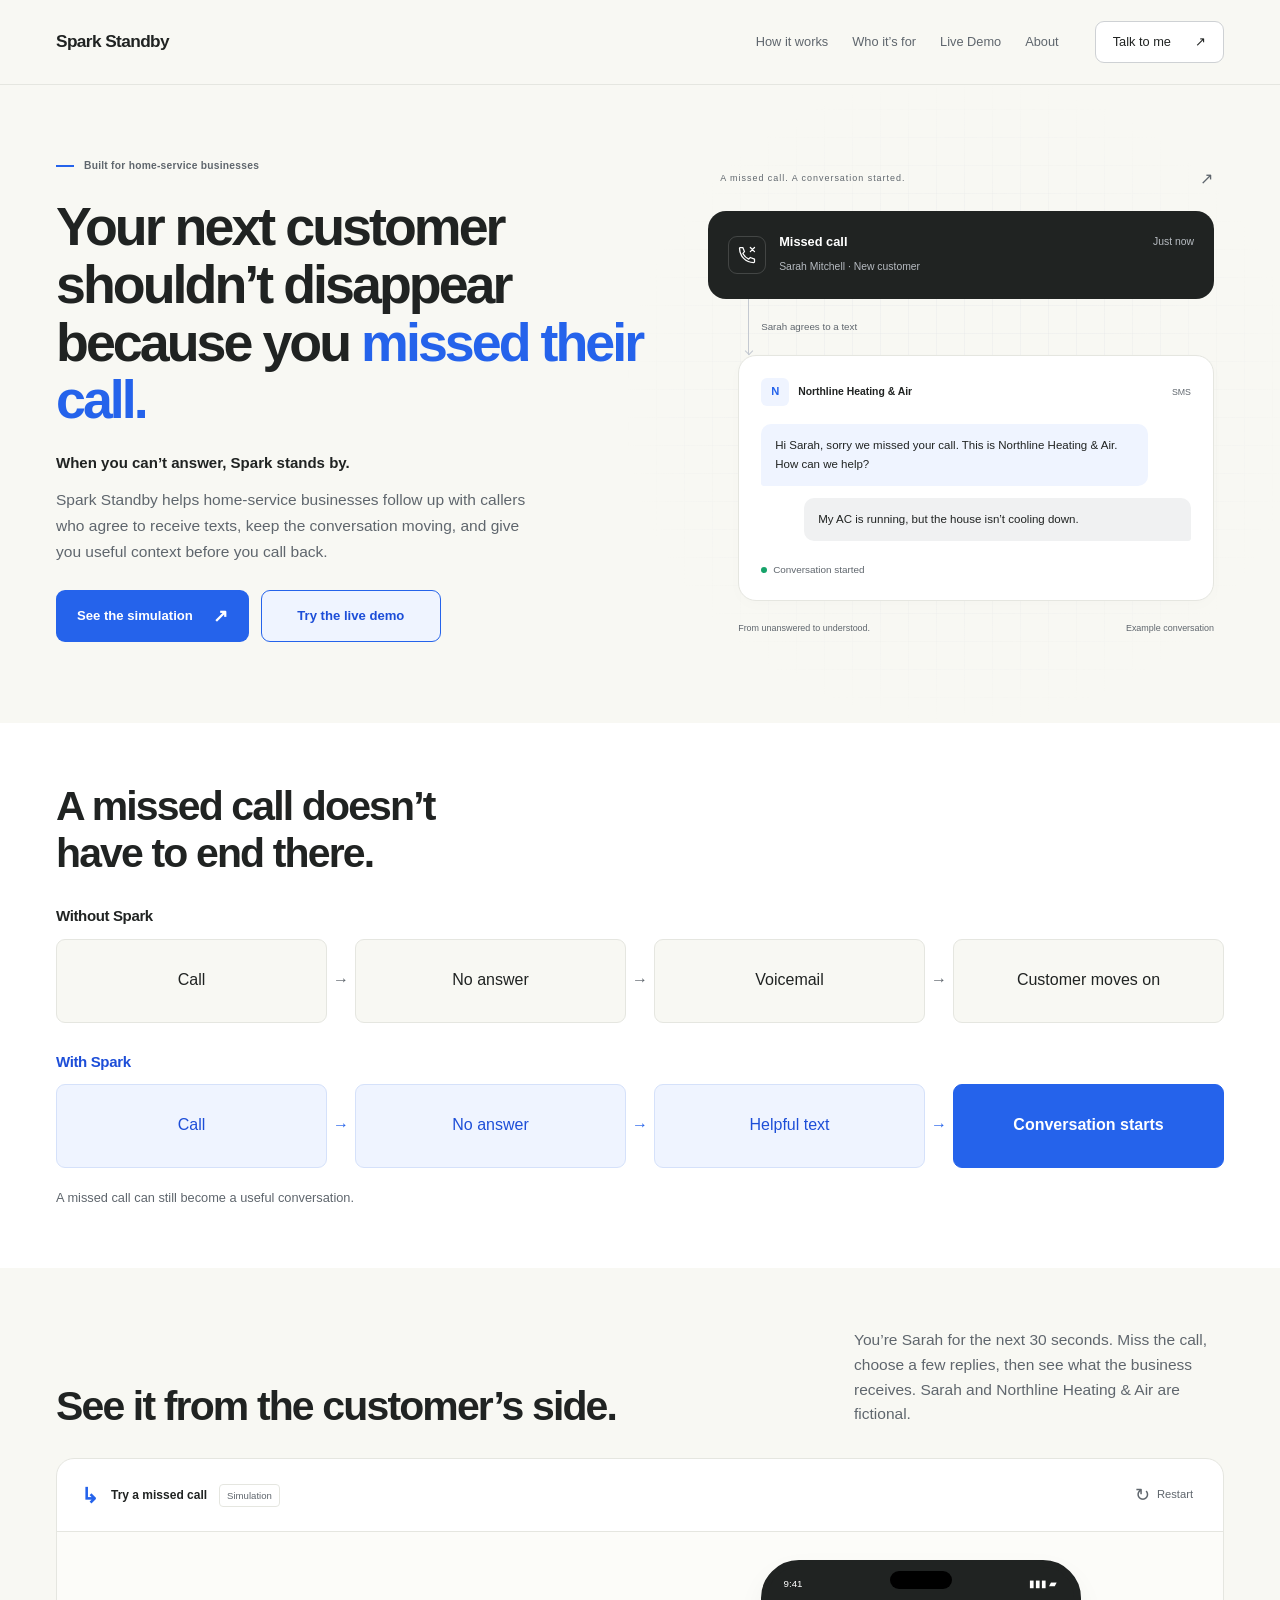
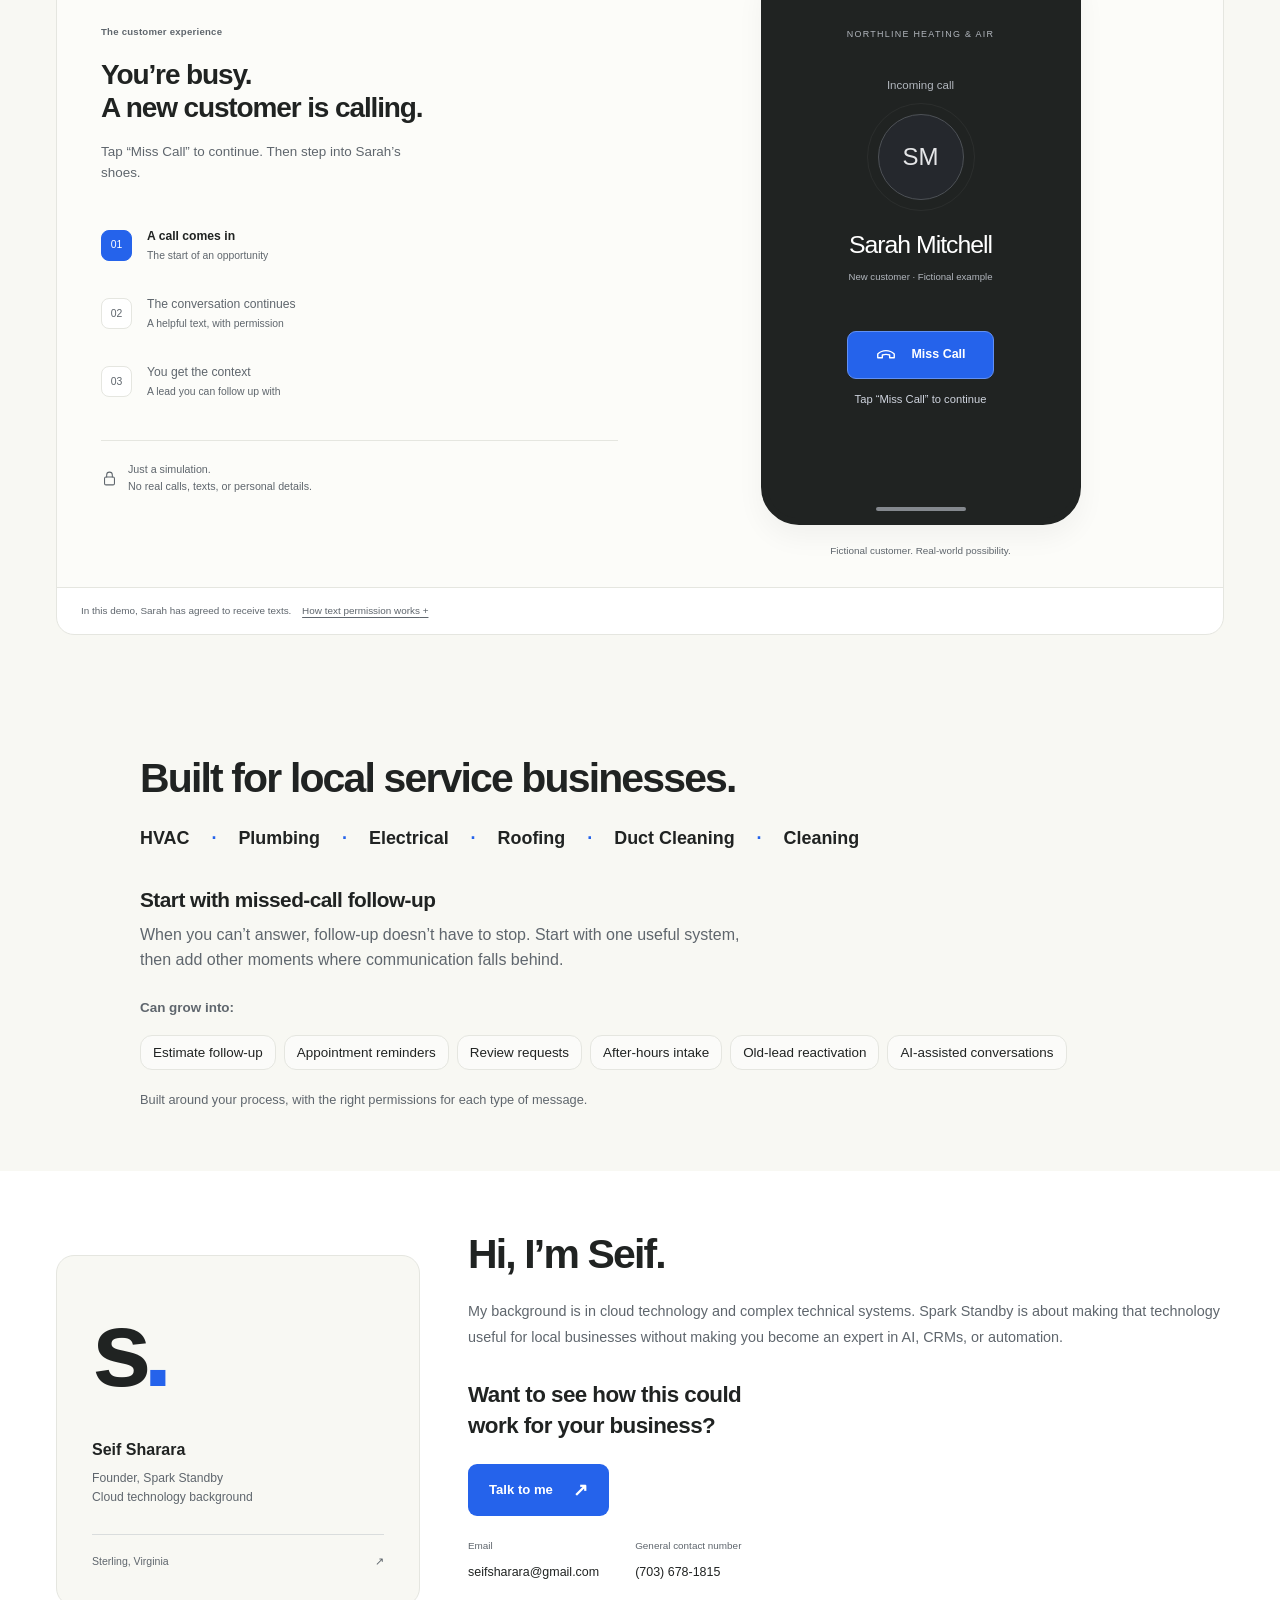
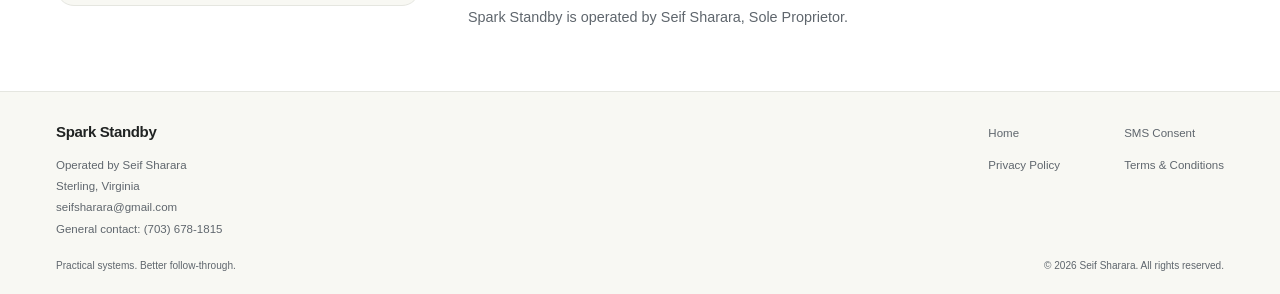
==== commit 975238ce: "Refine Spark Standby site, simulation, and entry motion" ====
--- a/index.html
+++ b/index.html
@@ -32,14 +32,14 @@
           <p class="eyebrow"><span class="small-line"></span> Built for home-service businesses</p>
           <h1 id="hero-title">Your next customer shouldn’t disappear because you <span>missed their call.</span></h1>
           <p class="hero-tagline">When you can’t answer, Spark stands by.</p>
-          <p class="lead">Spark Standby builds follow-up systems for home-service businesses. When a caller agrees to receive texts, follow-up starts right away, keeping the conversation alive and the opportunity moving.</p>
+          <p class="lead">Spark Standby helps home-service businesses follow up with callers who agree to receive texts, keep the conversation moving, and give you useful context before you call back.</p>
           <div class="cta-row">
             <a class="btn btn-primary" href="#demo">See the simulation <span aria-hidden="true">↗</span></a>
             <a class="btn btn-secondary" href="/demo/">Try the live demo</a>
           </div>
         </div>
         <div class="hero-visual" aria-label="Example: a missed call from Sarah becomes a text conversation after Sarah agrees to receive a text">
-          <div class="visual-topline"><span>ONE MISSED CALL. A DIFFERENT OUTCOME.</span><span aria-hidden="true">↗</span></div>
+          <div class="visual-topline"><span>A missed call. A conversation started.</span><span aria-hidden="true">↗</span></div>
           <div class="call-preview">
             <div class="line-icon"><svg viewBox="0 0 24 24" aria-hidden="true"><path d="M7 3H4a1 1 0 0 0-1 1c0 9.4 7.6 17 17 17a1 1 0 0 0 1-1v-3l-5-2-2 2a15 15 0 0 1-7-7l2-2-2-5Z"/><path d="m16 3 5 5m0-5-5 5"/></svg></div>
             <div><strong>Missed call</strong><span>Sarah Mitchell · New customer</span></div><time>Just now</time>
@@ -54,30 +54,29 @@
           <div class="visual-bottomline"><span>From unanswered to understood.</span><span>Example conversation</span></div>
         </div>
       </div>
-      <div class="container"><div class="industry-strip"><span>FOR THE BUSINESSES THAT KEEP HOMES RUNNING</span><p>HVAC <i>·</i> Plumbing <i>·</i> Electrical <i>·</i> Roofing <i>·</i> Cleaning</p></div></div>
     </section>
 
-    <section id="problem" class="section" aria-labelledby="problem-title">
+    <section id="how-it-works" class="section" aria-labelledby="problem-title">
       <div class="container">
-        <div class="section-heading split-heading"><div><p class="eyebrow">01 / The missed opportunity</p><h2 id="problem-title">The job doesn’t wait.<br> Neither does the customer.</h2></div><p>When the AC stops or a pipe leaks, people need a response. If they can’t reach you, their next call may be to someone else.</p></div>
-        <div class="journey-table">
-          <div class="journey-row"><h3>The usual path</h3><ol><li>Needs service</li><li>Calls you</li><li>No answer</li><li>Voicemail</li><li class="journey-end">Calls someone else <span aria-hidden="true">↗</span></li></ol></div>
-          <div class="journey-row improved"><h3>With a follow-up system</h3><ol><li>Needs service</li><li>Calls you</li><li>No answer</li><li>Helpful text reply</li><li class="journey-end">Conversation starts <span aria-hidden="true">✓</span></li></ol></div>
+        <div class="section-heading split-heading"><div><h2 id="problem-title">A missed call doesn’t have to end there.</h2></div></div>
+        <div class="call-pathways">
+          <div class="call-path"><h3 id="path-without-title">Without Spark</h3><ol aria-labelledby="path-without-title"><li>Call</li><li>No answer</li><li>Voicemail</li><li>Customer moves on</li></ol></div>
+          <div class="call-path with-followup"><h3 id="path-followup-title">With Spark</h3><ol aria-labelledby="path-followup-title"><li>Call</li><li>No answer</li><li>Helpful text</li><li>Conversation starts</li></ol></div>
         </div>
-        <p class="small-note">For callers who choose text follow-up, a missed call can still become a conversation.</p>
+        <p class="small-note">A missed call can still become a useful conversation.</p>
       </div>
     </section>
 
     <section id="demo" class="section demo-section" aria-labelledby="demo-title">
       <div class="container">
-        <div class="section-heading split-heading"><div><p class="eyebrow">02 / Try it for yourself</p><h2 id="demo-title">Miss the call.<br> See what happens next.</h2></div><p>See what Spark Standby could build for a fictional HVAC business. Choose Sarah’s replies, then see the details the business would receive.</p></div>
+        <div class="section-heading split-heading"><div><h2 id="demo-title">See it from the customer’s side.</h2></div><p>You’re Sarah for the next 30 seconds. Miss the call, choose a few replies, then see what the business receives. Sarah and Northline Heating &amp; Air are fictional.</p></div>
         <div class="demo-workspace" id="demo-workspace">
-          <div class="workspace-toolbar"><div><span class="workspace-mark" aria-hidden="true">↳</span><strong>Missed-call workflow</strong><span class="demo-label">Interactive demo</span></div><button class="reset-button" id="demo-reset" type="button"><span aria-hidden="true">↻</span> Restart</button></div>
+          <div class="workspace-toolbar"><div><span class="workspace-mark" aria-hidden="true">↳</span><strong>Try a missed call</strong><span class="demo-label">Simulation</span></div><button class="reset-button" id="demo-reset" type="button"><span aria-hidden="true">↻</span> Restart</button></div>
           <div class="demo-layout">
             <div class="demo-guide">
               <p class="eyebrow" id="demo-perspective">The customer experience</p>
               <h3 id="demo-step-title">You’re busy.<br> A new customer is calling.</h3>
-              <p id="demo-instruction">Sarah is calling about her home’s heating and air. You’re on another job and can’t pick up.</p>
+              <p id="demo-instruction">Tap “Miss Call” to continue. Then step into Sarah’s shoes.</p>
               <ol class="demo-steps" aria-label="Demo progress">
                 <li class="current" data-step="0" aria-current="step"><span>01</span><div><strong>A call comes in</strong><small>The start of an opportunity</small></div></li>
                 <li data-step="1"><span>02</span><div><strong>The conversation continues</strong><small>A helpful text, with permission</small></div></li>
@@ -93,95 +92,64 @@
                   <p class="call-state" id="call-state">Incoming call</p>
                   <div class="caller-avatar" aria-hidden="true">SM</div>
                   <h4>Sarah Mitchell</h4><p class="caller-description">New customer · Fictional example</p>
-                  <div class="call-action"><button id="miss-call" class="miss-call" type="button"><svg viewBox="0 0 24 24" aria-hidden="true"><path d="M3 15v-4c5-5 13-5 18 0v4h-5v-3a12 12 0 0 0-8 0v3Z"/></svg><span>Miss Call</span></button><p>You can’t answer right now.</p></div>
+                  <div class="call-action"><button id="miss-call" class="miss-call" type="button"><svg viewBox="0 0 24 24" aria-hidden="true"><path d="M3 15v-4c5-5 13-5 18 0v4h-5v-3a12 12 0 0 0-8 0v3Z"/></svg><span>Miss Call</span></button><p>Tap “Miss Call” to continue</p></div>
                 </div>
                 <div class="sms-screen" id="sms-screen" hidden>
                   <div class="sms-header"><span class="business-icon" aria-hidden="true">N</span><div><strong>Northline Heating &amp; Air</strong><small>Text conversation · Demo</small></div></div>
                   <div class="messages" id="messages" tabindex="0" role="log" aria-label="Simulated text conversation" aria-live="polite"></div>
-                  <div class="reply-area"><p id="reply-label">CHOOSE SARAH’S REPLY</p><div id="reply-choices" class="reply-choices" role="group" aria-labelledby="reply-label"></div></div>
+                  <div class="reply-area"><p id="reply-label">YOUR REPLY AS SARAH</p><div id="reply-choices" class="reply-choices" role="group" aria-labelledby="reply-label"></div></div>
                 </div>
                 <div class="phone-home" aria-hidden="true"></div>
               </div>
               <p class="device-caption" id="device-caption">Fictional customer. Real-world possibility.</p>
             </div>
             <div class="owner-panel" id="owner-panel" role="region" aria-label="Business lead preview" tabindex="-1" hidden>
-              <div class="owner-heading"><span class="success-dot"></span><span>New missed-call lead</span><span class="demo-label">Demo</span></div>
+              <div class="owner-heading"><span class="success-dot"></span><span>Example missed-call lead</span><span class="demo-label">Demo</span></div>
               <div class="lead-person"><div class="lead-avatar">SM</div><div><h4>Sarah Mitchell</h4><p id="lead-service">AC Repair</p></div></div>
               <div class="lead-summary"><span class="eyebrow">Conversation summary</span><p id="lead-summary"></p></div>
               <div class="lead-next"><span>Next step</span><strong id="lead-next-step">Call Sarah to discuss service</strong><p id="lead-next-note">You decide availability and confirm the next step.</p></div>
               <ul class="workflow-statuses" id="workflow-statuses" aria-label="Workflow results">
-                <li>Missed call detected</li><li>Customer responded</li><li>Lead captured</li><li>Service need identified</li><li>Conversation logged</li><li>Business notified</li>
+                <li>Missed call detected</li><li>Customer responded</li><li>Service need identified</li><li>Conversation logged</li>
               </ul>
               <p class="owner-note">Example notification · No real lead was created.</p>
               <button class="text-button" id="view-conversation" aria-expanded="false" aria-controls="phone-shell" type="button">View the conversation <span aria-hidden="true">↗</span></button>
             </div>
           </div>
-          <div class="demo-result" id="demo-result" hidden tabindex="-1"><p>You didn’t answer the phone.<br> <strong>But you didn’t lose the lead.</strong></p><div class="demo-result-actions"><a class="btn btn-primary" href="#contact">Talk through your follow-up <span aria-hidden="true">↗</span></a><button class="text-button" id="demo-replay" type="button">Try another scenario <span aria-hidden="true">↻</span></button></div></div>
-          <div class="workspace-footnote">In this demo, Sarah has agreed to receive texts. <details class="demo-consent-details"><summary>How text permission works</summary><p>The separate live demo uses an optional SMS checkbox before you call. Providing a phone number alone is not consent. The live demo is not yet available. <a href="/sms-consent/">See SMS consent details <span aria-hidden="true">↗</span></a></p></details></div>
+          <div class="demo-result" id="demo-result" hidden tabindex="-1"><p>Return the call.<br> <strong>This time, with context.</strong></p><div class="demo-result-actions"><a class="btn btn-primary" href="#contact">Talk through your follow-up <span aria-hidden="true">↗</span></a><button class="text-button" id="demo-replay" type="button">Try another scenario <span aria-hidden="true">↻</span></button></div></div>
+          <div class="workspace-footnote">In this demo, Sarah has agreed to receive texts. <details class="demo-consent-details"><summary>How text permission works</summary><p>The separate live demo uses an optional SMS checkbox before you call. Providing a phone number alone is not consent. <a href="/sms-consent/">See SMS consent details <span aria-hidden="true">↗</span></a></p></details></div>
         </div>
         <p class="sr-only" id="demo-announcement" role="status" aria-live="polite"></p>
         <noscript><p class="fact-panel">Enable JavaScript to try the interactive demo. The workflow: missed call → caller opts in → text conversation → service details shared with the business.</p></noscript>
       </div>
     </section>
 
-    <section id="how-it-works" class="section" aria-labelledby="how-title">
-      <div class="container">
-        <div class="section-heading"><p class="eyebrow">03 / How it works</p><h2 id="how-title">A simple handoff.<br> From the first call to your next step.</h2><p class="section-intro">Built around how your business actually works.</p></div>
-        <ol class="how-steps">
-          <li><span class="step-number">01</span><h3>A call goes unanswered</h3><p>You’re on a job, driving, or helping another customer.</p></li>
-          <li><span class="step-number">02</span><h3>Follow-up starts</h3><p>If the caller agrees to receive texts, a helpful reply opens the conversation.</p></li>
-          <li><span class="step-number">03</span><h3>The conversation continues</h3><p>A few relevant questions help explain what the customer needs.</p></li>
-          <li><span class="step-number">04</span><h3>You get useful context</h3><p>The inquiry and conversation arrive together, ready to review.</p></li>
-          <li><span class="step-number">05</span><h3>You take it from there</h3><p>Call back, discuss the work, and confirm the next step yourself.</p></li>
-        </ol>
-      </div>
-    </section>
-
-    <section class="section comparison-section" aria-labelledby="comparison-title">
-      <div class="container comparison-layout">
-        <div><p class="eyebrow">04 / A better starting point</p><h2 id="comparison-title">Less chasing.<br> More context.</h2><p class="section-intro">Know what they need before you call back, so you can spend less time catching up and more time discussing the job.</p><a class="text-link" href="#demo">Experience the difference <span aria-hidden="true">↗</span></a></div>
-        <div class="comparison-table" role="table" aria-label="Traditional and automated missed-call handling">
-          <div class="comparison-row comparison-head" role="row"><div role="columnheader">Traditional follow-up</div><div role="columnheader"><span class="small-line"></span> With a system</div></div>
-          <div class="comparison-row" role="row"><div role="cell">Customer hears voicemail</div><div role="cell">Customer receives a response</div></div>
-          <div class="comparison-row" role="row"><div role="cell">Customer has to leave a message</div><div role="cell">A conversation begins</div></div>
-          <div class="comparison-row" role="row"><div role="cell">You call back with little context</div><div role="cell">You know why they called</div></div>
-          <div class="comparison-row" role="row"><div role="cell">Customer may keep calling around</div><div role="cell">The lead stays engaged</div></div>
-          <div class="comparison-row" role="row"><div role="cell">Someone has to remember</div><div role="cell">Follow-up can be automated</div></div>
+    <section id="industries" class="section" aria-labelledby="industries-title">
+      <div class="container services-content">
+        <h2 id="industries-title">Built for local service businesses.</h2>
+        <ul class="service-list" aria-label="Who it’s for"><li>HVAC</li><li>Plumbing</li><li>Electrical</li><li>Roofing</li><li>Duct Cleaning</li><li>Cleaning</li></ul>
+        <div id="services" class="follow-up-options">
+          <h3>Start with missed-call follow-up</h3>
+          <p>When you can’t answer, follow-up doesn’t have to stop. Start with one useful system, then add other moments where communication falls behind.</p>
+          <p class="capability-label" id="capability-label">Can grow into:</p>
+          <ul class="capability-list" aria-labelledby="capability-label"><li>Estimate follow-up</li><li>Appointment reminders</li><li>Review requests</li><li>After-hours intake</li><li>Old-lead reactivation</li><li>AI-assisted conversations</li></ul>
+          <p class="small-note">Built around your process, with the right permissions for each type of message.</p>
         </div>
-      </div>
-    </section>
-
-    <section id="industries" class="section" aria-labelledby="industries-title">
-      <div class="container">
-        <div class="section-heading split-heading"><div><p class="eyebrow">05 / Built for your line of work</p><h2 id="industries-title">You work with your hands.<br> Your follow-up shouldn’t have to.</h2></div><p>For local service businesses where answering every call isn’t realistic, but every inquiry matters.</p></div>
-        <div class="industry-grid">
-          <article class="industry-card" data-industry="hvac"><svg viewBox="0 0 32 32" aria-hidden="true"><path d="M16 3v26M5 9l22 14M5 23 27 9M12 5l4 4 4-4M12 27l4-4 4 4M5 14l5-2-1-5M23 25l-1-5 5-2M5 18l5 2-1 5M23 7l-1 5 5 2"/></svg><h3>HVAC</h3><p>No-cooling calls. New installs.<br> Seasonal tune-ups.</p></article>
-          <article class="industry-card" data-industry="plumbing"><svg viewBox="0 0 32 32" aria-hidden="true"><path d="M6 5v13a8 8 0 0 0 16 0v-5h5M12 5v13a2 2 0 0 0 4 0v-5a6 6 0 0 1 6-6h5M3 5h12M27 4v12"/></svg><h3>Plumbing</h3><p>Leaking pipes. Drain issues.<br> Requests that can’t wait.</p></article>
-          <article class="industry-card" data-industry="electrical"><svg viewBox="0 0 32 32" aria-hidden="true"><path d="m18 3-12 15h9l-1 11 12-16h-9l1-10Z"/></svg><h3>Electrical</h3><p>Repairs. Panel upgrades.<br> New project inquiries.</p></article>
-          <article class="industry-card" data-industry="duct-cleaning"><svg viewBox="0 0 32 32" aria-hidden="true"><path d="M4 10h19a4 4 0 1 0-4-4M4 16h24M4 22h16a4 4 0 1 1-4 4"/></svg><h3>Duct Cleaning</h3><p>Air quality questions.<br> Whole-home service quotes.</p></article>
-          <article class="industry-card" data-industry="roofing"><svg viewBox="0 0 32 32" aria-hidden="true"><path d="m3 16 13-11 13 11M7 13v14h18V13M12 27v-9h8v9M23 10V5h4v9"/></svg><h3>Roofing</h3><p>Storm damage. Inspections.<br> Replacement estimates.</p></article>
-          <article class="industry-card" data-industry="cleaning"><svg viewBox="0 0 32 32" aria-hidden="true"><path d="m20 3-8 14M10 15l9 5-5 10-12-7 8-8ZM6 24l5-6M10 27l5-7M25 12v8M21 16h8"/></svg><h3>Cleaning</h3><p>First-time bookings.<br> Recurring service inquiries.</p></article>
-        </div>
-      </div>
-    </section>
-
-    <section id="services" class="section expansion-section" aria-labelledby="expansion-title">
-      <div class="container expansion-layout">
-        <div><p class="eyebrow">06 / Start with the missed call</p><h2 id="expansion-title">One useful system.<br> Room to build from there.</h2><p class="section-intro">Missed-call follow-up is the starting point. When it makes sense for your business, we can connect the other moments where communication falls behind.</p></div>
-        <div class="expansion-list"><span>Lead follow-up</span><span>Estimate follow-up</span><span>Appointment reminders</span><span>Old-lead reactivation</span><span>Review requests</span><span>Customer FAQs</span><span>After-hours intake</span><span>AI-assisted conversations</span><p>Built around your process, with the right permissions for each type of message.</p></div>
       </div>
     </section>
 
     <section id="about" class="section" aria-labelledby="about-title">
       <div class="container about-layout">
-        <div class="founder-card"><div class="founder-monogram" aria-hidden="true">s<span>.</span></div><div><strong>Seif Sharara</strong><p>Founder, Spark Standby<br> Cloud technology background.</p></div><span class="founder-location">Sterling, Virginia <span aria-hidden="true">↗</span></span></div>
-        <div class="about-copy"><p class="eyebrow">07 / A person behind the system</p><h2 id="about-title">Hi, I’m Seif.<br> I make the technical part simple.</h2><p>My professional background is in cloud technology, working with complex technical systems. But a simple problem caught my attention: service businesses can’t answer every call, and valuable opportunities can disappear when follow-up breaks down.</p><p>I started Spark Standby around a simple idea: when you can’t answer, the follow-up shouldn’t stop. I build practical systems that help you respond and follow through, without making you become an expert in AI, CRMs, or automation software.</p><a class="text-link" href="mailto:seifsharara@gmail.com">Let’s talk about how you work <span aria-hidden="true">↗</span></a></div>
-      </div>
-    </section>
-
-    <section id="contact" class="section contact-section" aria-labelledby="contact-title">
-      <div class="container"><div class="contact-heading"><p class="eyebrow">Your next step</p><h2 id="contact-title">Wonder what this would<br> look like for your business?</h2><p>Tell me how you handle missed calls today.<br> We’ll look at how Spark Standby could help you follow through.</p><a class="btn btn-primary" href="mailto:seifsharara@gmail.com?subject=Let%E2%80%99s%20talk%20about%20missed-call%20follow-up">Talk to me <span aria-hidden="true">↗</span></a></div>
-        <div class="contact-details"><div><span>Email</span><a href="mailto:seifsharara@gmail.com">seifsharara@gmail.com</a></div><div><span>General contact number</span><a href="tel:+17036781815">(703) 678-1815</a></div><div><span>Based in</span><p>Sterling, Virginia</p></div></div>
+        <div class="founder-card"><div class="founder-monogram" aria-hidden="true">s<span>.</span></div><div><strong>Seif Sharara</strong><p>Founder, Spark Standby<br>Cloud technology background</p></div><span class="founder-location">Sterling, Virginia <span aria-hidden="true">↗</span></span></div>
+        <div class="about-copy">
+          <h2 id="about-title">Hi, I’m Seif.</h2>
+          <p>My background is in cloud technology and complex technical systems. Spark Standby is about making that technology useful for local businesses without making you become an expert in AI, CRMs, or automation.</p>
+          <div id="contact" class="founder-contact">
+            <h3>Want to see how this could work for your business?</h3>
+            <a class="btn btn-primary" href="mailto:seifsharara@gmail.com?subject=Let%E2%80%99s%20talk%20about%20missed-call%20follow-up">Talk to me <span aria-hidden="true">↗</span></a>
+            <div class="contact-details"><div><span>Email</span><a href="mailto:seifsharara@gmail.com">seifsharara@gmail.com</a></div><div><span>General contact number</span><a href="tel:+17036781815">(703) 678-1815</a></div></div>
+          </div>
+          <p class="small-note">Spark Standby is operated by Seif Sharara, Sole Proprietor.</p>
+        </div>
       </div>
     </section>
   </main>
--- a/css/styles.css
+++ b/css/styles.css
@@ -1,18 +1,18 @@
 /* Shared visual system: warm neutrals, blue actions, semantic green. */
 :root {
-  --color-bg: #F7F7F4;
+  --color-bg: #F8F8F3;
   --color-surface: #FFFFFF;
-  --color-text: #111315;
+  --color-text: #202322;
   --color-text-muted: #5F666D;
   --color-primary: #2563EB;
   --color-primary-dark: #1D4ED8;
   --color-primary-light: #2563EB;
   --color-accent: #16A36A;
-  --color-border: #E3E5E7;
+  --color-border: #E5E6E0;
   --color-callout-bg: #EFF4FF;
   --color-callout-border: #D5E1FA;
   --color-ink: #111315;
-  --radius: 14px;
+  --radius: 18px;
   --radius-sm: 9px;
   --max-width: 1248px;
   --font-sans: Inter, -apple-system, BlinkMacSystemFont, "Segoe UI", Helvetica, Arial, sans-serif;
@@ -37,12 +37,12 @@
 h1, h2, h3, h4 { text-wrap: balance; }
 h2 { font-size: clamp(2rem, 3.2vw, 2.8rem); line-height: 1.15; letter-spacing: -.045em; font-weight: 600; margin-bottom: 20px; }
 h3 { font-size: 1.15rem; line-height: 1.4; letter-spacing: -.025em; font-weight: 600; }
-section { padding: 80px 0; }
-.section { padding: 92px 0; }
-.eyebrow, .section-tag { color: var(--color-text-muted); text-transform: uppercase; font-size: .68rem; font-weight: 600; letter-spacing: .13em; line-height: 1.6; margin-bottom: 25px; display: flex; align-items: center; gap: 10px; }
+section { padding: 56px 0; }
+.section { padding: 60px 0; }
+.eyebrow, .section-tag { color: var(--color-text-muted); text-transform: none; font-size: .78rem; font-weight: 600; letter-spacing: .025em; line-height: 1.6; margin-bottom: 16px; display: flex; align-items: center; gap: 10px; }
 .small-line { width: 18px; height: 2px; background: var(--color-primary); display: inline-block; flex-shrink: 0; }
-.section-heading { margin-bottom: 40px; }
-.split-heading { display: grid; grid-template-columns: 1.3fr 1fr; align-items: end; gap: 80px; }
+.section-heading { margin-bottom: 28px; }
+.split-heading { display: grid; grid-template-columns: 1.2fr 1fr; align-items: end; gap: 48px; }
 .split-heading h2 { margin: 0; }
 .split-heading > p { color: var(--color-text-muted); max-width: 370px; margin: 0 0 3px auto; font-size: .97rem; }
 .section-intro { color: var(--color-text-muted); max-width: 510px; margin-bottom: 28px; }
@@ -57,33 +57,33 @@
 .primary-nav { display: flex; align-items: center; gap: 24px; }
 .primary-nav a { color: var(--color-text-muted); font-size: .8rem; text-decoration: none; padding: 8px 0; }
 .primary-nav a:hover { color: var(--color-primary); }
-.primary-nav .nav-cta { display: flex; gap: 24px; align-items: center; margin-left: 12px; border: 1px solid #CED1D4; padding: 10px 17px; border-radius: 8px; color: var(--color-text); background: var(--color-surface); }
+.primary-nav .nav-cta { display: flex; gap: 24px; align-items: center; margin-left: 12px; border: 1px solid #CED1D4; padding: 10px 17px; border-radius: var(--radius-sm); color: var(--color-text); background: var(--color-surface); }
 .nav-cta:hover { border-color: var(--color-primary); }
-.nav-toggle { display: none; width: 44px; height: 44px; background: transparent; border: 1px solid var(--color-border); border-radius: 8px; align-items: center; justify-content: center; flex-direction: column; gap: 5px; }
+.nav-toggle { display: none; width: 44px; height: 44px; background: transparent; border: 1px solid var(--color-border); border-radius: var(--radius-sm); align-items: center; justify-content: center; flex-direction: column; gap: 5px; }
 .nav-toggle span { width: 18px; height: 2px; background: var(--color-text); }
 /* Actions */
 .cta-row { display: flex; flex-wrap: wrap; gap: 12px; }
-.btn { display: inline-flex; align-items: center; justify-content: center; gap: 20px; min-height: 49px; padding: 12px 20px; border: 1px solid transparent; border-radius: var(--radius-sm); font-size: .82rem; font-weight: 600; text-decoration: none; transition: background .18s, border-color .18s; line-height: 1.5; }
+.btn { display: inline-flex; align-items: center; justify-content: center; gap: 20px; min-height: 48px; padding: 12px 20px; border: 1px solid transparent; border-radius: var(--radius-sm); font-size: .82rem; font-weight: 600; text-decoration: none; transition: background .18s, border-color .18s; line-height: 1.5; }
 .btn span { font-size: 1.1rem; }
 .btn-primary { color: white; background: var(--color-primary); }
 .btn-primary:hover { color: white; background: var(--color-primary-dark); }
-.btn-secondary { background: white; color: var(--color-text); border-color: #CED1D4; }
-.btn-secondary:hover { color: var(--color-text); border-color: var(--color-text-muted); background: var(--color-bg); }
+.btn-secondary { background: var(--color-callout-bg); color: var(--color-primary-dark); border-color: var(--color-primary); }
+.btn-secondary:hover { color: white; border-color: var(--color-primary-dark); background: var(--color-primary-dark); }
 .text-link, .text-button { display: inline-flex; align-items: center; gap: 22px; font-size: .85rem; font-weight: 600; text-decoration: none; }
 .text-button { border: 0; background: none; color: var(--color-primary); padding: 12px 0; min-height: 44px; }
 /* Hero */
-.hero { padding: 76px 0 0; overflow: clip; }
-.hero-layout { display: grid; grid-template-columns: 1.13fr 1fr; gap: 70px; align-items: center; }
+.hero { padding: 56px 0 64px; overflow: clip; }
+.hero-layout { display: grid; grid-template-columns: 1.13fr 1fr; gap: 48px; align-items: center; }
 .hero .eyebrow { margin-bottom: 24px; font-size: .64rem; }
-.hero h1 { max-width: 620px; font-size: clamp(2.5rem, 4.2vw, 3.8rem); line-height: 1.07; letter-spacing: -.055em; font-weight: 600; margin-bottom: 26px; text-wrap: initial; }
+.hero h1 { max-width: 620px; font-size: clamp(2.5rem, 4.2vw, 3.8rem); line-height: 1.07; letter-spacing: -.055em; font-weight: 600; margin-bottom: 22px; text-wrap: initial; }
 .hero h1 span { color: var(--color-primary); }
-.hero .lead { color: var(--color-text-muted); max-width: 480px; font-size: .97rem; line-height: 1.8; margin-bottom: 30px; }
+.hero .lead { color: var(--color-text-muted); max-width: 480px; font-size: .97rem; line-height: 1.7; margin-bottom: 24px; }
 .hero-tagline { font-size: .94rem; font-weight: 550; margin: 0 0 12px; }
 .hero-visual { padding: 30px 10px 24px; position: relative; }
 .hero-visual::before { content: ""; position: absolute; inset: -60px -70px; z-index: -1; background-image: linear-gradient(#E3E5E750 1px, transparent 1px), linear-gradient(90deg, #E3E5E750 1px, transparent 1px); background-size: 28px 28px; mask-image: radial-gradient(ellipse, black 35%, transparent 72%); }
 .visual-topline { display: flex; justify-content: space-between; color: var(--color-text-muted); font-size: .56rem; letter-spacing: .11em; margin: 0 0 24px 12px; }
 .visual-topline > span:last-child { font-size: 1rem; line-height: 1; }
-.call-preview { display: flex; gap: 13px; align-items: center; padding: 21px 20px; background: var(--color-text); color: white; border-radius: 12px; }
+.call-preview { display: flex; gap: 13px; align-items: center; padding: 21px 20px; background: var(--color-text); color: white; border-radius: var(--radius); }
 .line-icon { width: 38px; height: 38px; border: 1px solid #FFFFFF28; border-radius: 9px; display: grid; place-items: center; }
 .line-icon svg { width: 20px; height: 20px; }
 .call-preview strong { display: block; font-size: .8rem; font-weight: 550; }
@@ -93,7 +93,7 @@
 .connection > span { width: 1px; height: 100%; background: #C4C9D1; position: relative; }
 .connection > span::after { position: absolute; content: ""; width: 5px; height: 5px; border-right: 1px solid #C4C9D1; border-bottom: 1px solid #C4C9D1; transform: rotate(45deg); bottom: 1px; left: -2px; }
 .connection p { color: var(--color-text-muted); font-size: .61rem; margin: 0; }
-.text-preview { margin-left: 30px; padding: 22px; border: 1px solid var(--color-border); border-radius: 14px; background: white; box-shadow: 0 4px 16px #11131504; }
+.text-preview { margin-left: 30px; padding: 22px; border: 1px solid var(--color-border); border-radius: var(--radius); background: white; box-shadow: 0 4px 16px #11131504; }
 .preview-heading { display: flex; align-items: center; gap: 9px; padding-bottom: 18px; }
 .preview-heading strong { font-size: .65rem; font-weight: 600; }
 .preview-heading > span:last-child { margin-left: auto; font-size: .55rem; color: var(--color-text-muted); }
@@ -105,26 +105,10 @@
 .preview-status { font-size: .62rem; display: flex; align-items: center; gap: 6px; margin-top: 21px; color: var(--color-text-muted); }
 .success-dot { width: 6px; height: 6px; display: inline-block; border-radius: 50%; background: var(--color-accent); flex-shrink: 0; }
 .visual-bottomline { display: flex; justify-content: space-between; margin: 20px 0 0 30px; font-size: .56rem; color: var(--color-text-muted); }
-.industry-strip { border-top: 1px solid var(--color-border); margin-top: 60px; padding: 25px 0; display: flex; justify-content: space-between; align-items: center; gap: 24px; }
-.industry-strip > span { font-size: .57rem; letter-spacing: .09em; color: var(--color-text-muted); }
-.industry-strip p { font-size: .79rem; font-weight: 500; margin: 0; }
-.industry-strip i { color: #ADB2B6; font-style: normal; margin: 0 16px; }
 /* The problem */
-#problem { border-top: 1px solid var(--color-border); background: white; }
-.journey-table { border: 1px solid var(--color-border); border-radius: 12px; overflow: hidden; }
-.journey-row { display: grid; grid-template-columns: 195px 1fr; align-items: center; padding: 27px 24px; gap: 20px; }
-.journey-row + .journey-row { border-top: 1px solid var(--color-border); }
-.journey-row h3 { font-size: .73rem; margin: 0; }
-.journey-row ol { display: flex; align-items: center; justify-content: space-between; gap: 18px; list-style: none; margin: 0; padding: 0; }
-.journey-row li { position: relative; color: var(--color-text-muted); font-size: .7rem; }
-.journey-row li + li::before { content: "→"; color: #A2A8AD; position: absolute; left: -17px; }
-.journey-row .journey-end { font-weight: 600; }
-.journey-end span { margin-left: 6px; }
-.journey-row.improved { background: #F8FAFE; }
-.improved .journey-end { color: var(--color-primary); }
-.improved .journey-end span { color: var(--color-accent); }
+#how-it-works { background: var(--color-surface); }
 /* Interactive product demo */
-.demo-workspace { background: white; border: 1px solid var(--color-border); border-radius: 16px; overflow: hidden; }
+.demo-workspace { background: white; border: 1px solid var(--color-border); border-radius: var(--radius); overflow: hidden; }
 .workspace-toolbar { display: flex; align-items: center; justify-content: space-between; gap: 12px; padding: 14px 24px; border-bottom: 1px solid var(--color-border); }
 .workspace-toolbar > div { display: flex; align-items: center; gap: 12px; }
 .workspace-toolbar strong { font-size: .75rem; font-weight: 600; }
@@ -133,7 +117,7 @@
 .reset-button { border: 0; background: none; font-size: .7rem; color: var(--color-text-muted); min-height: 44px; padding: 6px; display: flex; gap: 7px; align-items: center; }
 .reset-button:hover { color: var(--color-primary); }
 .reset-button > span { font-size: 1.1rem; }
-.demo-layout { display: grid; grid-template-columns: 1fr 1fr; min-height: 660px; padding: 36px 64px; gap: 64px; align-items: center; background-image: linear-gradient(#E3E5E71A 1px, transparent 1px), linear-gradient(90deg, #E3E5E71A 1px, transparent 1px); background-size: 32px 32px; }
+.demo-layout { display: grid; grid-template-columns: 1fr 1fr; min-height: 620px; padding: 28px 44px; gap: 44px; align-items: center; background: #FCFCF9; }
 .demo-guide .eyebrow { font-size: .6rem; margin-bottom: 18px; }
 .demo-guide h3 { font-size: 1.75rem; letter-spacing: -.04em; line-height: 1.2; margin-bottom: 16px; }
 .demo-guide > p:not(.eyebrow) { color: var(--color-text-muted); font-size: .84rem; max-width: 320px; }
@@ -155,14 +139,15 @@
 .call-screen { text-align: center; padding: 26px 16px 0; }
 .call-route { font-size: .56rem; letter-spacing: .14em; color: #B1B6BD; margin-bottom: 34px; }
 .call-state { font-size: .72rem; color: #B1B6BD; margin-bottom: 20px; }
-.caller-avatar { height: 86px; width: 86px; display: grid; place-items: center; margin: 0 auto 25px; border: 1px solid #4D5156; outline: 1px solid #FFFFFF0D; outline-offset: 10px; border-radius: 50%; color: #E4E5E7; background: #25282D; font-size: 1.5rem; font-weight: 400; animation: call-pulse 2.5s ease-in-out 2; }
+.caller-avatar { height: 86px; width: 86px; display: grid; place-items: center; margin: 0 auto 25px; border: 1px solid #4D5156; outline: 1px solid #FFFFFF0D; outline-offset: 10px; border-radius: 50%; color: #E4E5E7; background: #25282D; font-size: 1.5rem; font-weight: 400; }
 .call-screen h4 { font-size: 1.55rem; letter-spacing: -.04em; font-weight: 450; margin-bottom: 4px; }
 .caller-description { font-size: .6rem; color: #B1B6BD; }
 .call-action { margin-top: 47px; }
-.miss-call { display: inline-flex; align-items: center; gap: 14px; background: #30343A; color: white; border: 1px solid #555A62; padding: 12px 27px; border-radius: 9px; font-size: .78rem; }
-.miss-call:hover { background: #414751; border-color: #969DA7; }
+.miss-call { min-height: 48px; font-weight: 600; display: inline-flex; align-items: center; gap: 14px; background: var(--color-primary); color: white; border: 1px solid #6190F5; padding: 12px 27px; border-radius: var(--radius-sm); font-size: .78rem; }
+.miss-call:hover { background: var(--color-primary-dark); border-color: #8EAEF6; }
+.miss-call:disabled { opacity: .65; }
 .miss-call svg { width: 22px; height: 22px; }
-.call-action p { color: #A6ADB5; font-size: .58rem; margin-top: 12px; }
+.call-action p { color: #CFD4DE; font-size: .7rem; margin-top: 12px; }
 .phone-home { position: absolute; bottom: 7px; left: calc(50% - 45px); width: 90px; height: 4px; border-radius: 8px; background: #84888E; }
 .device-caption { font-size: .62rem; color: var(--color-text-muted); text-align: center; margin: 18px 0 0; }
 .phone-shell.is-messaging { background: white; }
@@ -171,21 +156,19 @@
 .sms-header strong { font-size: .64rem; font-weight: 600; display: block; }
 .sms-header small { display: block; font-size: .55rem; color: var(--color-text-muted); }
 .messages { min-height: 0; flex: 1; overflow-y: auto; overscroll-behavior: contain; padding: 14px 12px 0; scrollbar-width: thin; }
-.messages .message { font-size: .7rem; padding: 9px 11px; animation: message-in .3s var(--ease); }
+.messages .message { font-size: .78rem; padding: 9px 11px; animation: message-in .3s var(--ease); }
 .message-meta { color: var(--color-text-muted); text-align: center; font-size: .56rem; margin: 0 0 12px; }
 .reply-area { min-height: 112px; flex-shrink: 0; padding: 10px 12px 6px; border-top: 1px solid var(--color-border); background: white; }
-.reply-area > p { font-size: .51rem; color: var(--color-text-muted); letter-spacing: .08em; margin-bottom: 7px; }
+.reply-area > p { font-size: .62rem; color: var(--color-text-muted); letter-spacing: .015em; margin-bottom: 7px; }
 .reply-choices { display: flex; flex-wrap: wrap; gap: 6px; }
-.reply-choices button { min-height: 40px; border: 1px solid #CFDAF3; background: white; color: var(--color-primary-dark); text-align: left; border-radius: 7px; font-size: .68rem; padding: 8px 10px; flex-grow: 1; line-height: 1.4; }
+.reply-choices button { min-height: 44px; border: 1px solid #CFDAF3; background: white; color: var(--color-primary-dark); text-align: left; border-radius: var(--radius-sm); font-size: .76rem; padding: 8px 10px; flex-grow: 1; line-height: 1.4; }
 .reply-choices button:hover { background: var(--color-callout-bg); border-color: var(--color-primary); }
 .reply-choices button:focus-visible { outline-offset: 1px; outline-width: 2px; }
 .typing-indicator { display: flex; gap: 4px; width: 47px; }
-.typing-indicator span { width: 4px; height: 4px; border-radius: 50%; background: #8994A9; animation: typing 1s infinite; }
-.typing-indicator span:nth-child(2) { animation-delay: .15s; }
-.typing-indicator span:nth-child(3) { animation-delay: .3s; }
+.typing-indicator span { width: 4px; height: 4px; border-radius: 50%; background: #8994A9; }
 .workspace-footnote { padding: 14px 24px; border-top: 1px solid var(--color-border); color: var(--color-text-muted); font-size: .62rem; line-height: 1.8; }
 .workspace-footnote a { white-space: nowrap; margin-left: 5px; }
-.owner-panel { border: 1px solid var(--color-border); border-radius: 12px; background: white; overflow: hidden; animation: message-in .36s var(--ease); }
+.owner-panel { border: 1px solid var(--color-border); border-radius: var(--radius); background: white; overflow: hidden; animation: message-in .36s var(--ease); }
 .owner-heading { display: flex; align-items: center; gap: 7px; background: #F8FAF9; border-bottom: 1px solid var(--color-border); padding: 16px 20px; font-size: .68rem; font-weight: 600; }
 .owner-heading .demo-label { margin-left: auto; }
 .lead-person { display: flex; align-items: center; gap: 13px; padding: 25px 22px 20px; }
@@ -194,16 +177,16 @@
 .lead-person p { color: var(--color-text-muted); font-size: .71rem; margin: 0; }
 .lead-summary { padding: 0 22px; }
 .lead-summary .eyebrow { font-size: .54rem; margin-bottom: 8px; }
-.lead-summary p { font-size: .78rem; }
-.lead-next { margin: 20px 22px; padding: 14px; border: 1px solid var(--color-border); border-radius: 8px; background: var(--color-bg); }
-.lead-next span, .lead-next strong { display: block; font-size: .65rem; }
+.lead-summary p { font-size: .94rem; line-height: 1.6; }
+.lead-next { margin: 20px 22px; padding: 14px; border: 1px solid var(--color-border); border-radius: var(--radius-sm); background: var(--color-bg); }
+.lead-next span, .lead-next strong { display: block; font-size: .84rem; }
 .lead-next span { color: var(--color-text-muted); font-size: .58rem; margin-bottom: 3px; }
 .lead-next p { color: var(--color-text-muted); font-size: .6rem; margin: 4px 0 0; }
 .workflow-statuses { list-style: none; padding: 0 22px; margin-bottom: 20px; display: grid; grid-template-columns: 1fr 1fr; gap: 12px; }
-.workflow-statuses li { font-size: .61rem; color: var(--color-text-muted); display: flex; align-items: center; gap: 7px; }
+.workflow-statuses li { font-size: .72rem; color: var(--color-text-muted); display: flex; align-items: center; gap: 7px; }
 .workflow-statuses li::before { content: ""; width: 14px; height: 14px; border: 1px solid var(--color-border); border-radius: 50%; flex-shrink: 0; text-align: center; line-height: 14px; font-size: .56rem; }
 .workflow-statuses li.done::before { content: "✓"; background: var(--color-accent); color: white; border-color: var(--color-accent); }
-.owner-note { color: var(--color-text-muted); padding: 0 22px; margin-bottom: 5px; font-size: .56rem; }
+.owner-note { color: var(--color-text-muted); padding: 0 22px; margin-bottom: 5px; font-size: .72rem; }
 .owner-panel > .text-button { margin: 0 22px 14px; font-size: .66rem; }
 .demo-result { border-top: 1px solid var(--color-border); display: flex; align-items: center; justify-content: space-between; gap: 20px; padding: 30px 40px; background: #F8FAFE; animation: message-in .36s var(--ease); }
 .demo-result p { margin: 0; font-size: 1.35rem; line-height: 1.4; letter-spacing: -.025em; }
@@ -221,7 +204,6 @@
 .reply-choices .reveal-button { background: var(--color-primary); border-color: var(--color-primary); color: white; text-align: center; }
 .reply-choices .reveal-button:hover { background: var(--color-primary-dark); color: white; }
 .workflow-statuses li.done { color: var(--color-text); }
-.workflow-statuses li.done::before { animation: status-settle 220ms var(--ease); }
 .owner-panel { scroll-margin-top: 100px; }
 .owner-panel:focus:not(:focus-visible) { outline: none; }
 .demo-result-actions { display: flex; flex-direction: column; align-items: flex-start; gap: 3px; }
@@ -231,38 +213,13 @@
 .demo-consent-details summary::after { content: " +"; text-decoration: none; }
 .demo-consent-details[open] summary::after { content: " −"; }
 .demo-consent-details p { margin: 10px 0 0; max-width: 760px; }
-@keyframes status-settle { from { transform: scale(.8); } to { transform: scale(1); } }
 
 /* Process, comparison and industries */
-#how-it-works { border-top: 1px solid var(--color-border); }
-.how-steps { display: grid; grid-template-columns: repeat(5, 1fr); gap: 30px; list-style: none; padding: 0; margin: 0; }
-.step-number { display: block; color: var(--color-primary); font-size: .7rem; border-top: 1px solid #C9CDD3; padding-top: 18px; margin-bottom: 25px; }
-.how-steps h3 { font-size: .92rem; line-height: 1.45; margin-bottom: 12px; text-wrap: initial; }
-.how-steps p { font-size: .8rem; color: var(--color-text-muted); margin: 0; }
-.comparison-section { background: white; border-block: 1px solid var(--color-border); }
-.comparison-layout { display: grid; grid-template-columns: .85fr 1.3fr; gap: 86px; align-items: center; }
-.comparison-table { border: 1px solid var(--color-border); border-radius: 12px; overflow: hidden; }
-.comparison-row { display: grid; grid-template-columns: 1fr 1fr; }
-.comparison-row + .comparison-row { border-top: 1px solid var(--color-border); }
-.comparison-row > div { padding: 17px 20px; font-size: .73rem; color: var(--color-text-muted); }
-.comparison-row > div + div { background: #F8FAFE; color: var(--color-text); border-left: 1px solid var(--color-border); }
-.comparison-head > div { font-weight: 600; color: var(--color-text); padding-block: 22px; }
-.comparison-head .small-line { width: 10px; vertical-align: middle; margin-right: 5px; }
-.industry-grid { display: grid; grid-template-columns: repeat(3, minmax(0, 1fr)); gap: 16px; }
-.industry-card { min-width: 0; border: 1px solid var(--color-border); border-radius: 12px; padding: 29px; background: white; }
-.industry-card svg { width: 29px; height: 29px; color: var(--color-primary); margin-bottom: 21px; }
-.industry-card h3 { font-size: .95rem; margin-bottom: 9px; }
-.industry-card p { font-size: .8rem; color: var(--color-text-muted); margin: 0; }
-.expansion-section { padding-top: 20px; }
-.expansion-layout { display: grid; grid-template-columns: 1fr 1fr; gap: 86px; border-top: 1px solid var(--color-border); padding-top: 64px; }
-.expansion-list { display: grid; grid-template-columns: 1fr 1fr; align-content: start; }
-.expansion-list > span { border-bottom: 1px solid var(--color-border); padding: 16px 5px 16px 0; font-size: .78rem; }
-.expansion-list > span::before { content: "+"; color: var(--color-primary); padding-right: 12px; }
-.expansion-list p { grid-column: 1 / -1; font-size: .66rem; color: var(--color-text-muted); margin: 22px 0 0; }
+
 /* Founder and closing contact */
-#about { background: white; border-block: 1px solid var(--color-border); }
-.about-layout { display: grid; grid-template-columns: .7fr 1.3fr; gap: 100px; align-items: center; }
-.founder-card { border: 1px solid var(--color-border); border-radius: 14px; background: var(--color-bg); padding: 35px; min-height: 345px; display: flex; flex-direction: column; justify-content: space-between; }
+#about { background: white; }
+.about-layout { display: grid; grid-template-columns: .65fr 1.35fr; gap: 48px; align-items: center; }
+.founder-card { border: 1px solid var(--color-border); border-radius: var(--radius); background: var(--color-bg); padding: 35px; min-height: 300px; display: flex; flex-direction: column; justify-content: space-between; }
 .founder-monogram { font-size: 6.7rem; font-weight: 550; line-height: 1; letter-spacing: -.08em; padding: 5px 0 34px; }
 .founder-monogram span { color: var(--color-primary); }
 .founder-card strong { font-size: 1rem; font-weight: 600; }
@@ -270,18 +227,12 @@
 .founder-location { display: flex; justify-content: space-between; font-size: .66rem; border-top: 1px solid #DADDDD; padding-top: 18px; color: var(--color-text-muted); }
 .about-copy > p:not(.eyebrow) { color: var(--color-text-muted); font-size: .9rem; line-height: 1.85; }
 .about-copy .text-link { margin-top: 10px; }
-.contact-section { padding-bottom: 0; }
-.contact-heading { text-align: center; }
-.contact-heading .eyebrow { justify-content: center; }
-.contact-heading h2 { font-size: clamp(2.2rem, 4vw, 3.6rem); }
-.contact-heading > p:not(.eyebrow) { color: var(--color-text-muted); font-size: .9rem; margin-bottom: 29px; }
-.contact-heading .btn { min-width: 160px; }
-.contact-details { display: flex; justify-content: center; gap: 80px; padding: 36px 0; margin-top: 65px; border-top: 1px solid var(--color-border); }
+.contact-details { display: flex; flex-wrap: wrap; gap: 20px 36px; padding: 0; margin-top: 22px; }
 .contact-details span { font-size: .62rem; display: block; color: var(--color-text-muted); margin-bottom: 4px; }
 .contact-details a, .contact-details p { color: var(--color-text); font-size: .78rem; text-decoration: none; margin: 0; }
 .contact-details a:hover { color: var(--color-primary); }
 /* Footer remains the common entry point to all compliance documents. */
-#site-footer { border-top: 1px solid var(--color-border); padding: 48px 0 24px; background: white; }
+#site-footer { border-top: 1px solid var(--color-border); padding: 28px 0 20px; background: var(--color-bg); }
 .footer-wrap { max-width: var(--max-width); margin: auto; padding-inline: 40px; display: flex; justify-content: space-between; gap: 30px; }
 .footer-brand { display: flex; flex-direction: column; gap: 3px; font-size: .72rem; color: var(--color-text-muted); }
 .footer-brand strong { font-size: .94rem; color: var(--color-text); margin-bottom: 9px; letter-spacing: -.025em; }
@@ -289,13 +240,13 @@
 .footer-nav { display: grid; grid-template-columns: 1fr 1fr; gap: 6px 36px; align-content: start; }
 .footer-nav a { color: var(--color-text-muted); font-size: .72rem; text-decoration: none; padding: 4px 0; }
 .footer-nav a:hover, .footer-brand a:hover { color: var(--color-primary); }
-.footer-bottom { max-width: calc(var(--max-width) - 80px); margin: 40px auto 0; border-top: 1px solid var(--color-border); padding-top: 20px; color: var(--color-text-muted); font-size: .63rem; display: flex; justify-content: space-between; gap: 20px; }
+.footer-bottom { max-width: calc(var(--max-width) - 80px); margin: 20px auto 0; padding-top: 0; color: var(--color-text-muted); font-size: .63rem; display: flex; justify-content: space-between; gap: 20px; }
 
 /* ============================
    Legal / content pages
    ============================ */
 .page-header {
-  padding: 72px 0 40px;
+  padding: 48px 0 24px;
   border-bottom: 1px solid var(--color-border);
   position: relative;
   overflow: hidden;
@@ -310,7 +261,8 @@
   font-size: clamp(1.9rem, 4.4vw, 2.8rem);
   margin: 0 0 12px;
   letter-spacing: -0.02em;
-  font-weight: 800;
+  font-weight: 650;
+  line-height: 1.15;
 }
 
 .page-header .meta {
@@ -323,7 +275,7 @@
 }
 
 .prose h2 {
-  margin-top: 44px;
+  margin-top: 32px;
 }
 
 .prose h2:first-child {
@@ -582,21 +534,15 @@
 
 
 /* Responsive layout and motion preferences */
-@keyframes call-pulse { 50% { outline-offset: 17px; outline-color: #FFFFFF21; } }
 @keyframes message-in { from { opacity: 0; transform: translateY(6px); } to { opacity: 1; transform: translateY(0); } }
-@keyframes typing { 50% { opacity: .3; transform: translateY(-2px); } }
 @media (max-width: 1100px) {
   .hero-layout { gap: 35px; }
   .hero h1 { font-size: 3.1rem; }
   .hero .cta-row { gap: 9px; }
   .hero .btn { font-size: .73rem; padding-inline: 16px; }
-  .journey-row { grid-template-columns: 160px 1fr; gap: 10px; padding-inline: 18px; }
-  .journey-row li { font-size: .63rem; }
   .demo-layout { padding: 40px; gap: 40px; }
   .split-heading { gap: 40px; }
-  .comparison-layout, .about-layout, .expansion-layout { gap: 50px; }
-  .industry-strip i { margin: 0 9px; }
-  .how-steps { gap: 20px; }
+  .about-layout { gap: 40px; }
 }
 @media (max-width: 900px) {
   .hero-layout { grid-template-columns: 1fr 1fr; gap: 24px; }
@@ -606,15 +552,8 @@
   .text-preview { margin-left: 10px; padding: 16px; }
   .call-preview { padding: 17px 12px; gap: 8px; }
   .call-preview time { display: none; }
-  .industry-strip { flex-direction: column; gap: 12px; }
-  .journey-row { grid-template-columns: 1fr; gap: 17px; }
-  .journey-row li { font-size: .67rem; }
   .demo-layout { padding: 35px 24px; gap: 25px; }
   .demo-guide h3 { font-size: 1.45rem; }
-  .how-steps { grid-template-columns: repeat(3, 1fr); gap: 35px; }
-  .comparison-layout { grid-template-columns: 1fr; gap: 35px; }
-  .comparison-layout h2 br { display: none; }
-  .expansion-layout { gap: 35px; }
   .contact-details { gap: 45px; }
 }
 @media (max-width: 720px) {
@@ -639,25 +578,12 @@
   .call-preview { padding: 20px 16px; }
   .call-preview time { display: block; }
   .visual-bottomline { margin-left: 24px; }
-  .industry-strip { margin-top: 39px; padding: 23px 0; align-items: flex-start; gap: 10px; }
-  .industry-strip > span { font-size: .52rem; }
-  .industry-strip p { font-size: .69rem; display: flex; flex-wrap: wrap; gap: 5px; }
-  .industry-strip i { margin: 0 3px; }
-  .section { padding: 62px 0; }
+  .section { padding: 44px 0; }
   .eyebrow { font-size: .6rem; margin-bottom: 18px; }
   h2 { font-size: 2.1rem; }
   .section-heading { margin-bottom: 28px; }
   .split-heading { grid-template-columns: 1fr; gap: 20px; }
   .split-heading > p { margin: 0; max-width: 100%; font-size: .9rem; }
-  .journey-table { display: grid; grid-template-columns: 1fr 1fr; }
-  .journey-row { display: block; padding: 22px 18px; }
-  .journey-row + .journey-row { border-top: 0; border-left: 1px solid var(--color-border); }
-  .journey-row h3 { font-size: .75rem; min-height: 39px; margin-bottom: 14px; }
-  .journey-row ol { flex-direction: column; align-items: flex-start; gap: 29px; }
-  .journey-row li { font-size: .72rem; }
-  .journey-row li + li::before { content: "↓"; top: -25px; left: 0; }
-  .journey-end { min-height: 39px; }
-  .journey-end span { margin-left: 1px; }
   .workspace-toolbar { padding: 10px 15px; }
   .workspace-toolbar > div { gap: 7px; }
   .workspace-toolbar .demo-label { display: none; }
@@ -684,35 +610,11 @@
   .demo-result .btn { font-size: .7rem; }
   .owner-heading { padding-inline: 16px; font-size: .63rem; }
   .workflow-statuses { grid-template-columns: 1fr; gap: 13px; }
-  .how-steps { grid-template-columns: 1fr; gap: 26px; }
-  .how-steps li { position: relative; padding-left: 46px; padding-top: 20px; border-top: 1px solid var(--color-border); }
-  .step-number { position: absolute; top: 22px; left: 0; border: 0; padding: 0; }
-  .how-steps h3 { font-size: 1rem; margin-bottom: 7px; }
-  .how-steps p { font-size: .86rem; }
-  .comparison-layout { gap: 28px; }
-  .comparison-row > div { padding: 15px 12px; font-size: .7rem; }
-  .comparison-head > div { font-size: .71rem; }
-  .comparison-head .small-line { display: none; }
-  .industry-grid { grid-template-columns: minmax(0, 1fr) minmax(0, 1fr); gap: 12px; }
-  .industry-card { padding: 21px 18px; }
-  .industry-card svg { width: 26px; height: 26px; margin-bottom: 20px; }
-  .industry-card h3 { font-size: .9rem; }
-  .industry-card p { font-size: .74rem; }
-  .industry-card br { display: none; }
-  .expansion-section { padding-top: 0; }
-  .expansion-layout { grid-template-columns: 1fr; padding-top: 55px; gap: 0; }
-  .expansion-list > span { font-size: .75rem; }
-  .expansion-list > span::before { padding-right: 7px; }
-  .about-layout { grid-template-columns: 1fr; gap: 35px; }
+  .about-layout { grid-template-columns: 1fr; gap: 28px; }
   .founder-card { min-height: 245px; padding: 28px; }
   .founder-monogram { font-size: 4.5rem; padding: 0 0 20px; }
   .about-copy > p:not(.eyebrow) { font-size: .88rem; }
-  .contact-heading h2 { font-size: 2.25rem; }
-  .contact-heading h2 br { display: none; }
-  .contact-heading > p:not(.eyebrow) { font-size: .85rem; }
-  .contact-heading p br { display: none; }
-  .contact-details { flex-wrap: wrap; justify-content: flex-start; gap: 23px 38px; margin-top: 43px; }
-  .contact-section { padding-bottom: 0; }
+  .contact-details { justify-content: flex-start; gap: 16px 28px; margin-top: 20px; }
   .footer-wrap { padding-inline: 24px; flex-direction: column; }
   .footer-nav { grid-template-columns: 1fr 1fr; gap: 5px 15px; }
   .footer-nav a { padding-block: 8px; }
@@ -733,8 +635,6 @@
   .phone-shell { border-width: 5px; border-radius: 30px; }
   .demo-layout { padding-inline: 10px; }
   .reply-area { min-height: 146px; }
-  .industry-card { padding: 20px 14px; }
-  .expansion-list { grid-template-columns: 1fr; }
 }
 @media (prefers-reduced-motion: reduce) {
   html { scroll-behavior: auto; }
@@ -745,15 +645,83 @@
 .live-demo-content { max-width: 960px; }
 .live-demo-content .lead { max-width: 720px; color: var(--color-text-muted); }
 .live-demo-section { padding: 28px 0 48px; }
-.live-demo-steps { display: grid; grid-template-columns: repeat(4, minmax(0, 1fr)); gap: 24px; padding-left: 22px; }
+.live-demo-steps { display: grid; grid-template-columns: repeat(3, minmax(0, 1fr)); gap: 24px; padding-left: 22px; }
 .live-demo-steps li { padding-left: 4px; }
 .live-demo-steps li::marker { color: var(--color-primary); font-weight: 600; }
 .live-demo-steps p { margin: 10px 0 0; color: var(--color-text-muted); font-size: .88rem; }
-.demo-form-placeholder { padding: 28px; border: 2px dashed var(--color-border); border-radius: var(--radius); background: var(--color-surface); }
-.demo-form-placeholder p { margin-bottom: 0; }
+.demo-form-embed { min-width: 0; border-radius: var(--radius); background: transparent; }
+.demo-form-embed iframe { display: block; min-height: 448px; }
 .ready-content h1 { font-size: clamp(2.5rem, 6vw, 4rem); letter-spacing: -.045em; }
 .ready-content h2 { font-size: 1.5rem; margin-top: 28px; }
 @media (max-width: 720px) {
   .live-demo-steps { grid-template-columns: 1fr; gap: 22px; }
-  .demo-form-placeholder { padding: 20px; }
-}
+
+}
+
+/* A compact service story and a personal invitation. */
+.services-content { max-width: 1080px; }
+.service-list, .capability-list { display: flex; flex-wrap: wrap; list-style: none; padding: 0; }
+.service-list { gap: 10px 22px; margin: 22px 0 32px; font-size: 1.12rem; font-weight: 550; }
+.service-list li + li::before { content: "·"; color: var(--color-primary); margin-right: 22px; }
+.follow-up-options { padding: 0; }
+.follow-up-options h3 { margin-bottom: 8px; font-size: 1.3rem; }
+.follow-up-options > p { color: var(--color-text-muted); max-width: 620px; }
+.follow-up-options .capability-label { margin: 24px 0 10px; font-size: .84rem; font-weight: 550; }
+.capability-list { gap: 8px; margin-bottom: 0; }
+.capability-list li { font-size: .84rem; padding: 6px 12px; background: #FFFFFF80; border: 1px solid var(--color-border); border-radius: 12px; }
+.founder-contact { margin-top: 28px; scroll-margin-top: 100px; }
+.founder-contact h3 { max-width: 450px; font-size: 1.4rem; }
+.live-demo-page .live-demo-content { max-width: 780px; }
+.live-demo-page .page-header { padding-bottom: 12px; border: 0; }
+.live-demo-page .live-demo-section { padding-top: 0; }
+.live-demo-page .lead { margin-bottom: 8px; }
+.live-demo-followup { margin-top: 28px; }
+.live-demo-followup h2 { font-size: 1.5rem; }
+.demo-ready-page .ready-content { max-width: 780px; }
+.demo-ready-page .ready-content .lead { font-size: 1.25rem; }
+.demo-ready-page .legal-links { margin-top: 24px; }
+@media (max-width: 720px) {
+  .hero { padding-bottom: 36px; }
+  .service-list { gap: 8px 14px; font-size: 1rem; }
+  .service-list li + li::before { margin-right: 14px; }
+  .live-demo-page .live-demo-content { padding-inline: 20px; }
+  .demo-steps li { flex: 1; flex-direction: column; align-items: flex-start; gap: 8px; }
+  .demo-steps li:last-child { flex: 1; }
+  .demo-steps li > div { display: block; }
+  .demo-steps li small, .demo-steps li:not(:last-child)::after { display: none; }
+  .demo-steps li strong { font-size: .66rem; line-height: 1.4; }
+  .footer-nav a { min-height: 44px; display: flex; align-items: center; }
+}
+@media (max-width: 380px) {
+  .demo-layout, .demo-workspace.is-complete .demo-layout { padding-inline: 8px; }
+  .phone-shell { height: 600px; border-width: 5px; }
+  .reply-area { padding-inline: 8px; }
+  .reply-choices button { font-size: .74rem; }
+}
+
+/* Final spacing and touch-target polish within the existing layouts. */
+.hero .cta-row .btn { min-width: 180px; }
+.live-demo-page .demo-form-embed + .small-note { font-size: .78rem; line-height: 1.6; margin-top: 16px; }
+.live-demo-steps p { margin-top: 6px; }
+.reply-choices .reveal-button { min-height: 48px; font-weight: 600; }
+@media (max-width: 480px) {
+  .hero .cta-row { flex-direction: column; align-items: stretch; }
+  .hero .cta-row .btn { width: 100%; font-size: .82rem; }
+}
+
+/* Two readable paths, without table chrome. */
+.call-pathways { display: grid; gap: 28px; }
+.call-path h3 { font-size: .94rem; margin: 0 0 12px; }
+.call-path ol { display: grid; grid-template-columns: repeat(4, minmax(0, 1fr)); gap: 28px; list-style: none; padding: 0; margin: 0; }
+.call-path li { position: relative; display: flex; align-items: center; justify-content: center; min-height: 84px; padding: 16px; border: 1px solid var(--color-border); border-radius: var(--radius-sm); background: var(--color-bg); font-size: 1rem; line-height: 1.4; text-align: center; }
+.call-path li + li::before { content: "→"; position: absolute; right: calc(100% + 7px); color: var(--color-text-muted); }
+.with-followup h3 { color: var(--color-primary-dark); }
+.with-followup li { background: var(--color-callout-bg); border-color: var(--color-callout-border); color: var(--color-primary-dark); }
+.with-followup li + li::before { color: var(--color-primary); }
+.with-followup li:last-child { background: var(--color-primary); color: white; border-color: var(--color-primary); font-weight: 650; }
+@media (max-width: 720px) {
+  .call-pathways { gap: 32px; }
+  .call-path ol { grid-template-columns: 1fr; gap: 24px; }
+  .call-path li { min-height: 58px; padding: 12px 16px; }
+  .call-path li + li::before { content: "↓"; right: auto; left: calc(50% - 5px); top: -24px; line-height: 24px; }
+}
